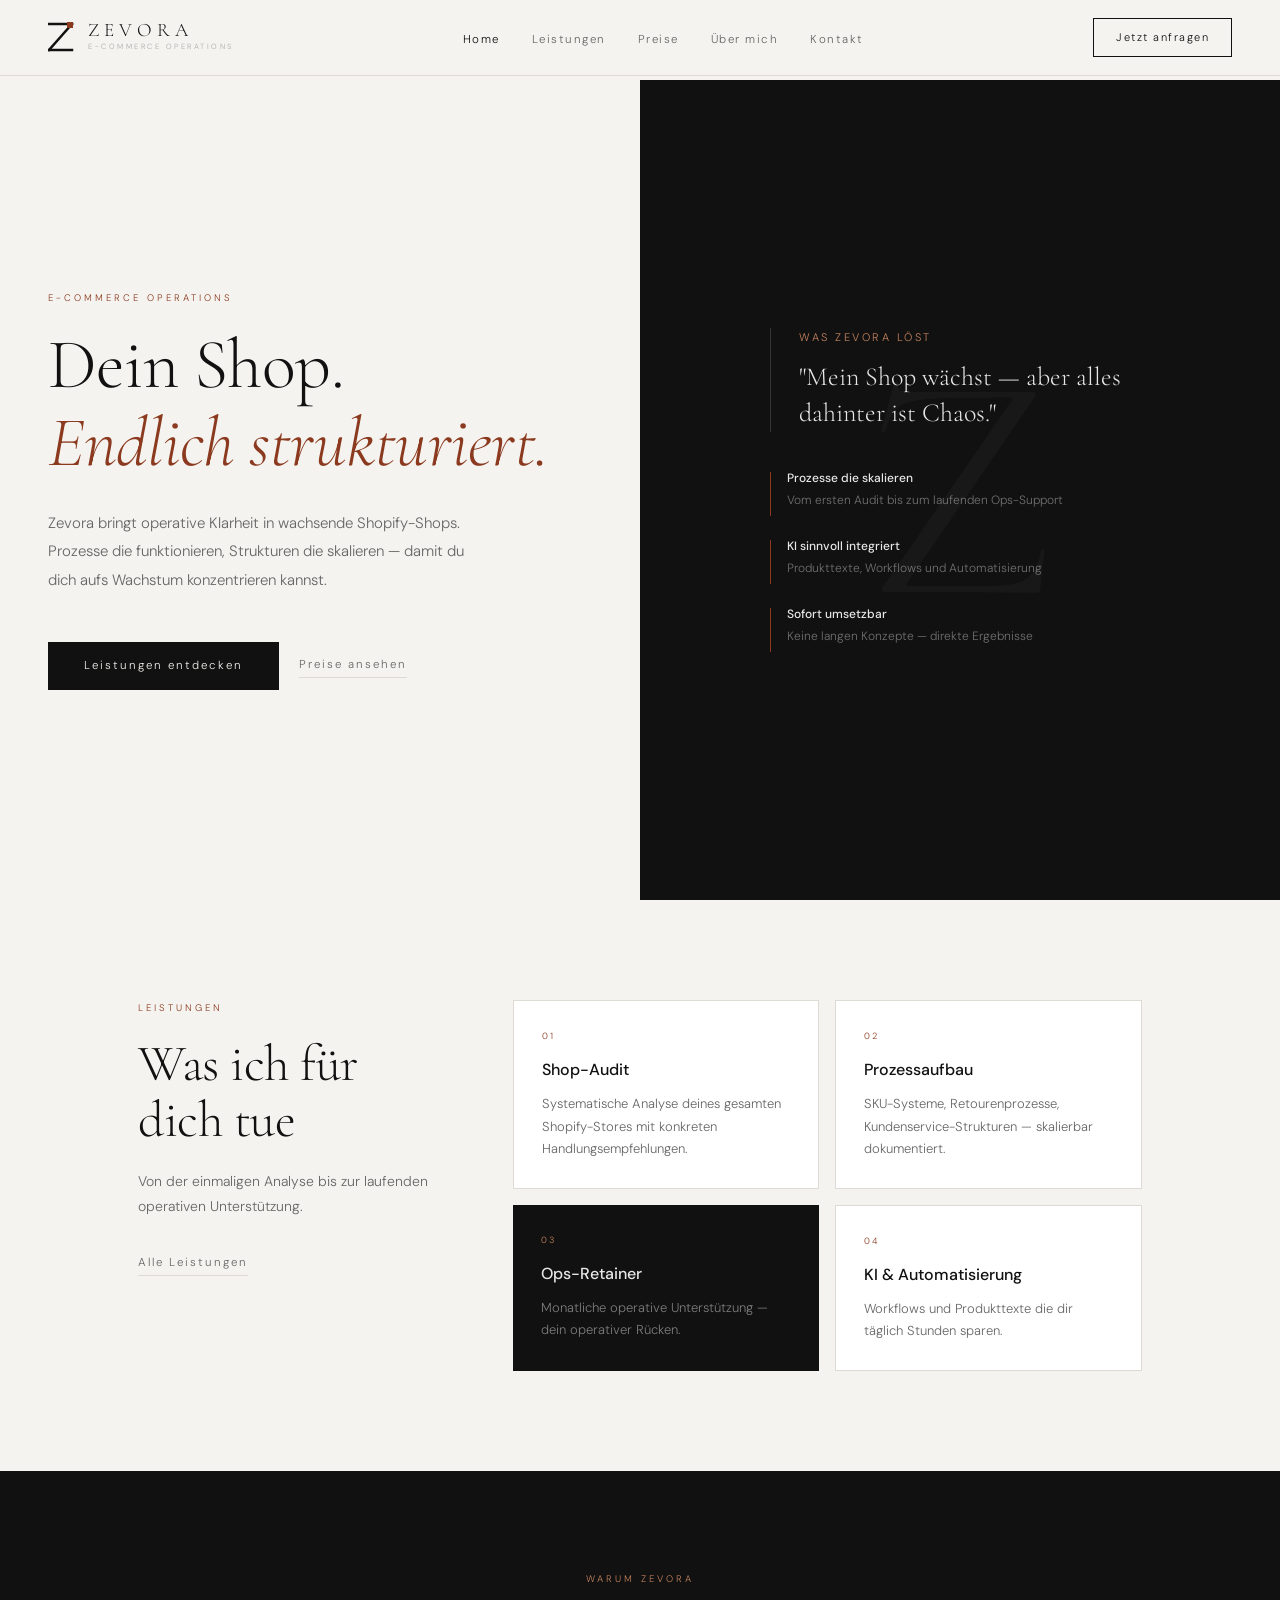
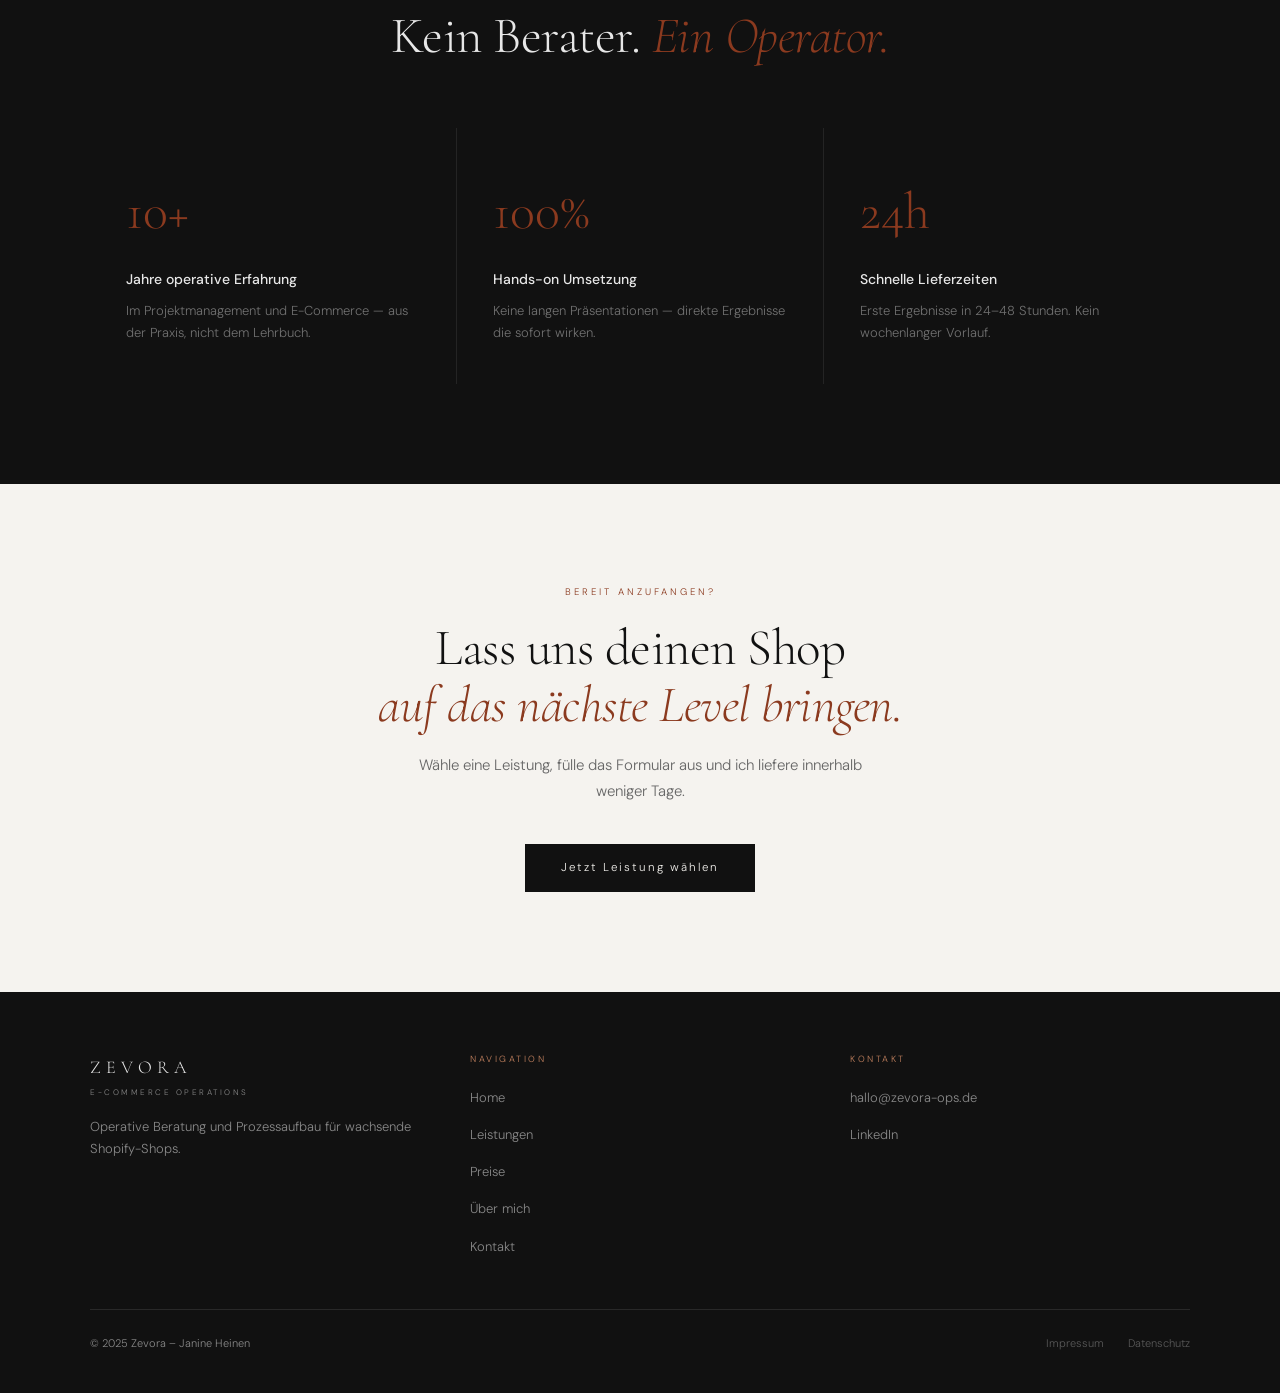
==== index.html @ 44d86d80 "Rename index (1).html to index.html" ====
<!DOCTYPE html>
<html lang="de">
<head>
<meta charset="UTF-8">
<meta name="viewport" content="width=device-width, initial-scale=1.0">
<title>Zevora – E-Commerce Operations</title>
<meta name="description" content="Zevora bringt Struktur in deinen Shopify-Shop. Operative Beratung, Prozessaufbau und KI-gestützte Optimierung für wachsende E-Commerce-Brands.">
<link rel="stylesheet" href="style.css">
</head>
<body>

<nav>
  <a href="index.html" class="nav-logo">
    <svg viewBox="0 0 26 30" xmlns="http://www.w3.org/2000/svg">
      <line x1="1" y1="2" x2="24" y2="2" stroke="#111" stroke-width="2.5" stroke-linecap="square"/>
      <line x1="24" y1="2" x2="1" y2="28" stroke="#111" stroke-width="2.5" stroke-linecap="square"/>
      <line x1="1" y1="28" x2="24" y2="28" stroke="#111" stroke-width="2.5" stroke-linecap="square"/>
      <rect x="19" y="0" width="6" height="6" fill="#8B3A1F"/>
    </svg>
    <div>
      <div class="nav-brand-name">ZEVORA</div>
      <div class="nav-brand-tag">E-COMMERCE OPERATIONS</div>
    </div>
  </a>
  <ul class="nav-links">
    <li><a href="index.html" class="active">Home</a></li>
    <li><a href="leistungen.html">Leistungen</a></li>
    <li><a href="preise.html">Preise</a></li>
    <li><a href="ueber-mich.html">Über mich</a></li>
    <li><a href="kontakt.html">Kontakt</a></li>
  </ul>
  <a href="leistungen.html" class="nav-cta">Jetzt anfragen</a>
</nav>

<!-- HERO -->
<section class="page-wrap" style="min-height:100vh;display:grid;grid-template-columns:1fr 1fr;">
  <div style="display:flex;flex-direction:column;justify-content:center;padding:80px 64px 80px 48px;">
    <span class="section-eyebrow fade-up">E-COMMERCE OPERATIONS</span>
    <h1 class="section-title fade-up-2" style="font-size:clamp(48px,5.5vw,76px);margin-bottom:28px;">
      Dein Shop.<br><em>Endlich strukturiert.</em>
    </h1>
    <p class="fade-up-3" style="font-size:15px;color:var(--mid);max-width:420px;margin-bottom:48px;line-height:1.9;">
      Zevora bringt operative Klarheit in wachsende Shopify-Shops. Prozesse die funktionieren, Strukturen die skalieren — damit du dich aufs Wachstum konzentrieren kannst.
    </p>
    <div class="fade-up-4" style="display:flex;gap:20px;align-items:center;flex-wrap:wrap;">
      <a href="leistungen.html" class="btn-primary">Leistungen entdecken</a>
      <a href="preise.html" class="btn-ghost">Preise ansehen</a>
    </div>
  </div>
  <div style="background:var(--black);display:flex;flex-direction:column;align-items:center;justify-content:center;padding:80px 48px;position:relative;overflow:hidden;">
    <div style="position:absolute;font-family:'Cormorant Garamond',serif;font-size:320px;color:rgba(255,255,255,0.03);line-height:1;user-select:none;">Z</div>
    <div style="position:relative;z-index:1;width:100%;max-width:380px;">
      <div style="border-left:1px solid rgba(255,255,255,0.15);padding-left:28px;margin-bottom:36px;">
        <p style="font-size:11px;letter-spacing:2.5px;color:var(--gold-lt);margin-bottom:12px;">WAS ZEVORA LÖST</p>
        <p style="font-family:'Cormorant Garamond',serif;font-size:26px;color:rgba(255,255,255,0.9);font-weight:300;line-height:1.4;">"Mein Shop wächst — aber alles dahinter ist Chaos."</p>
      </div>
      <div style="display:grid;gap:20px;">
        <div style="display:flex;align-items:flex-start;gap:16px;">
          <div style="width:1px;height:44px;background:var(--gold);margin-top:4px;flex-shrink:0;"></div>
          <div>
            <p style="font-size:12px;color:rgba(255,255,255,0.9);font-weight:500;margin-bottom:3px;">Prozesse die skalieren</p>
            <p style="font-size:12px;color:rgba(255,255,255,0.4);line-height:1.6;">Vom ersten Audit bis zum laufenden Ops-Support</p>
          </div>
        </div>
        <div style="display:flex;align-items:flex-start;gap:16px;">
          <div style="width:1px;height:44px;background:var(--gold);margin-top:4px;flex-shrink:0;"></div>
          <div>
            <p style="font-size:12px;color:rgba(255,255,255,0.9);font-weight:500;margin-bottom:3px;">KI sinnvoll integriert</p>
            <p style="font-size:12px;color:rgba(255,255,255,0.4);line-height:1.6;">Produkttexte, Workflows und Automatisierung</p>
          </div>
        </div>
        <div style="display:flex;align-items:flex-start;gap:16px;">
          <div style="width:1px;height:44px;background:var(--gold);margin-top:4px;flex-shrink:0;"></div>
          <div>
            <p style="font-size:12px;color:rgba(255,255,255,0.9);font-weight:500;margin-bottom:3px;">Sofort umsetzbar</p>
            <p style="font-size:12px;color:rgba(255,255,255,0.4);line-height:1.6;">Keine langen Konzepte — direkte Ergebnisse</p>
          </div>
        </div>
      </div>
    </div>
  </div>
</section>

<!-- LEISTUNGEN PREVIEW -->
<section style="padding:100px 48px;max-width:1100px;margin:0 auto;">
  <div style="display:grid;grid-template-columns:1fr 2fr;gap:60px;align-items:start;">
    <div>
      <span class="section-eyebrow">LEISTUNGEN</span>
      <h2 class="section-title" style="margin-bottom:20px;">Was ich für dich tue</h2>
      <p style="font-size:14px;color:var(--mid);line-height:1.8;margin-bottom:28px;">Von der einmaligen Analyse bis zur laufenden operativen Unterstützung.</p>
      <a href="leistungen.html" class="btn-ghost">Alle Leistungen</a>
    </div>
    <div style="display:grid;grid-template-columns:1fr 1fr;gap:16px;">
      <div style="background:var(--white);padding:28px;border:0.5px solid var(--rule);">
        <p style="font-size:9px;letter-spacing:2px;color:var(--gold);margin-bottom:12px;">01</p>
        <p style="font-size:16px;font-weight:500;margin-bottom:10px;">Shop-Audit</p>
        <p style="font-size:13px;color:var(--mid);line-height:1.7;">Systematische Analyse deines gesamten Shopify-Stores mit konkreten Handlungsempfehlungen.</p>
      </div>
      <div style="background:var(--white);padding:28px;border:0.5px solid var(--rule);">
        <p style="font-size:9px;letter-spacing:2px;color:var(--gold);margin-bottom:12px;">02</p>
        <p style="font-size:16px;font-weight:500;margin-bottom:10px;">Prozessaufbau</p>
        <p style="font-size:13px;color:var(--mid);line-height:1.7;">SKU-Systeme, Retourenprozesse, Kundenservice-Strukturen — skalierbar dokumentiert.</p>
      </div>
      <div style="background:var(--black);padding:28px;">
        <p style="font-size:9px;letter-spacing:2px;color:var(--gold-lt);margin-bottom:12px;">03</p>
        <p style="font-size:16px;font-weight:500;margin-bottom:10px;color:rgba(255,255,255,0.9);">Ops-Retainer</p>
        <p style="font-size:13px;color:rgba(255,255,255,0.45);line-height:1.7;">Monatliche operative Unterstützung — dein operativer Rücken.</p>
      </div>
      <div style="background:var(--white);padding:28px;border:0.5px solid var(--rule);">
        <p style="font-size:9px;letter-spacing:2px;color:var(--gold);margin-bottom:12px;">04</p>
        <p style="font-size:16px;font-weight:500;margin-bottom:10px;">KI & Automatisierung</p>
        <p style="font-size:13px;color:var(--mid);line-height:1.7;">Workflows und Produkttexte die dir täglich Stunden sparen.</p>
      </div>
    </div>
  </div>
</section>

<!-- ZAHLEN -->
<section style="background:var(--black);padding:100px 48px;">
  <div style="max-width:1100px;margin:0 auto;">
    <div style="text-align:center;margin-bottom:64px;">
      <span class="section-eyebrow" style="color:var(--gold-lt);">WARUM ZEVORA</span>
      <h2 class="section-title" style="color:rgba(255,255,255,0.9);">Kein Berater. <em>Ein Operator.</em></h2>
    </div>
    <div style="display:grid;grid-template-columns:repeat(3,1fr);gap:1px;background:rgba(255,255,255,0.08);">
      <div style="background:var(--black);padding:40px 36px;">
        <p style="font-family:'Cormorant Garamond',serif;font-size:52px;color:var(--gold);margin-bottom:12px;">10+</p>
        <p style="font-size:14px;color:rgba(255,255,255,0.9);font-weight:500;margin-bottom:8px;">Jahre operative Erfahrung</p>
        <p style="font-size:13px;color:rgba(255,255,255,0.4);line-height:1.7;">Im Projektmanagement und E-Commerce — aus der Praxis, nicht dem Lehrbuch.</p>
      </div>
      <div style="background:var(--black);padding:40px 36px;">
        <p style="font-family:'Cormorant Garamond',serif;font-size:52px;color:var(--gold);margin-bottom:12px;">100%</p>
        <p style="font-size:14px;color:rgba(255,255,255,0.9);font-weight:500;margin-bottom:8px;">Hands-on Umsetzung</p>
        <p style="font-size:13px;color:rgba(255,255,255,0.4);line-height:1.7;">Keine langen Präsentationen — direkte Ergebnisse die sofort wirken.</p>
      </div>
      <div style="background:var(--black);padding:40px 36px;">
        <p style="font-family:'Cormorant Garamond',serif;font-size:52px;color:var(--gold);margin-bottom:12px;">24h</p>
        <p style="font-size:14px;color:rgba(255,255,255,0.9);font-weight:500;margin-bottom:8px;">Schnelle Lieferzeiten</p>
        <p style="font-size:13px;color:rgba(255,255,255,0.4);line-height:1.7;">Erste Ergebnisse in 24–48 Stunden. Kein wochenlanger Vorlauf.</p>
      </div>
    </div>
  </div>
</section>

<!-- CTA -->
<section style="padding:100px 48px;text-align:center;">
  <span class="section-eyebrow">BEREIT ANZUFANGEN?</span>
  <h2 class="section-title" style="margin-bottom:20px;">Lass uns deinen Shop<br><em>auf das nächste Level bringen.</em></h2>
  <p style="font-size:15px;color:var(--mid);margin-bottom:40px;max-width:480px;margin-left:auto;margin-right:auto;">Wähle eine Leistung, fülle das Formular aus und ich liefere innerhalb weniger Tage.</p>
  <a href="leistungen.html" class="btn-primary">Jetzt Leistung wählen</a>
</section>

<footer>
  <div class="footer-inner">
    <div>
      <div class="footer-brand-name">ZEVORA</div>
      <div class="footer-brand-tag">E-COMMERCE OPERATIONS</div>
      <p class="footer-desc">Operative Beratung und Prozessaufbau für wachsende Shopify-Shops.</p>
    </div>
    <div>
      <p class="footer-col-title">NAVIGATION</p>
      <ul class="footer-links">
        <li><a href="index.html">Home</a></li>
        <li><a href="leistungen.html">Leistungen</a></li>
        <li><a href="preise.html">Preise</a></li>
        <li><a href="ueber-mich.html">Über mich</a></li>
        <li><a href="kontakt.html">Kontakt</a></li>
      </ul>
    </div>
    <div>
      <p class="footer-col-title">KONTAKT</p>
      <ul class="footer-links">
        <li><a href="mailto:hallo@zevora-ops.de">hallo@zevora-ops.de</a></li>
        <li><a href="https://www.linkedin.com" target="_blank">LinkedIn</a></li>
      </ul>
    </div>
  </div>
  <div class="footer-bottom">
    <span>© 2025 Zevora – Janine Heinen</span>
    <div style="display:flex;gap:24px;">
      <a href="#">Impressum</a>
      <a href="#">Datenschutz</a>
    </div>
  </div>
</footer>
</body>
</html>
---- style.css ----
@import url('https://fonts.googleapis.com/css2?family=Cormorant+Garamond:ital,wght@0,300;0,400;0,500;1,300;1,400&family=DM+Sans:wght@300;400;500&display=swap');

:root {
  --bg:      #f5f3ef;
  --black:   #111111;
  --gold:    #8B3A1F;
  --gold-lt: #c4825f;
  --mid:     #666666;
  --light:   #aaaaaa;
  --rule:    #dedbd5;
  --white:   #ffffff;
  --card:    #ffffff;
}

*, *::before, *::after { box-sizing: border-box; margin: 0; padding: 0; }
html { scroll-behavior: smooth; font-size: 16px; }

body {
  background: var(--bg);
  color: var(--black);
  font-family: 'DM Sans', sans-serif;
  font-weight: 300;
  line-height: 1.7;
  overflow-x: hidden;
}

/* ── NAVIGATION ── */
nav {
  position: fixed; top: 0; left: 0; right: 0; z-index: 100;
  display: flex; align-items: center; justify-content: space-between;
  padding: 18px 48px;
  background: rgba(245,243,239,0.95);
  backdrop-filter: blur(10px);
  border-bottom: 0.5px solid var(--rule);
}
.nav-logo { display: flex; align-items: center; gap: 14px; text-decoration: none; }
.nav-logo svg { width: 26px; height: 30px; }
.nav-brand-name {
  font-family: 'Cormorant Garamond', serif;
  font-size: 19px; letter-spacing: 5px; color: var(--black); line-height: 1;
}
.nav-brand-tag { font-size: 7.5px; letter-spacing: 2.5px; color: var(--light); margin-top: 2px; }
.nav-links { display: flex; gap: 32px; list-style: none; }
.nav-links a {
  text-decoration: none; font-size: 11.5px; letter-spacing: 1.5px;
  color: var(--mid); transition: color .2s;
}
.nav-links a:hover, .nav-links a.active { color: var(--black); }
.nav-cta {
  font-size: 11px; letter-spacing: 1.5px; padding: 9px 22px;
  border: 1px solid var(--black); background: transparent;
  color: var(--black); text-decoration: none; transition: all .2s;
}
.nav-cta:hover { background: var(--black); color: var(--bg); }

/* ── FOOTER ── */
footer {
  background: var(--black);
  color: rgba(255,255,255,0.5);
  padding: 60px 48px 40px;
}
.footer-inner {
  display: grid; grid-template-columns: 1fr 1fr 1fr;
  gap: 40px; max-width: 1100px; margin: 0 auto;
  padding-bottom: 40px;
  border-bottom: 0.5px solid rgba(255,255,255,0.1);
}
.footer-brand-name {
  font-family: 'Cormorant Garamond', serif;
  font-size: 18px; letter-spacing: 5px; color: rgba(255,255,255,0.9);
}
.footer-brand-tag { font-size: 8px; letter-spacing: 2.5px; margin-top: 4px; }
.footer-desc { font-size: 13px; margin-top: 16px; line-height: 1.7; }
.footer-col-title {
  font-size: 9px; letter-spacing: 2.5px; color: var(--gold-lt);
  margin-bottom: 16px;
}
.footer-links { list-style: none; }
.footer-links li { margin-bottom: 10px; }
.footer-links a {
  text-decoration: none; font-size: 13px;
  color: rgba(255,255,255,0.5); transition: color .2s;
}
.footer-links a:hover { color: rgba(255,255,255,0.9); }
.footer-bottom {
  display: flex; justify-content: space-between; align-items: center;
  padding-top: 24px; font-size: 11px;
  max-width: 1100px; margin: 0 auto;
}
.footer-bottom a { color: rgba(255,255,255,0.3); text-decoration: none; }

/* ── BUTTONS ── */
.btn-primary {
  display: inline-block;
  padding: 14px 36px; background: var(--black); color: var(--bg);
  font-size: 11.5px; letter-spacing: 2px; text-decoration: none;
  transition: background .2s; font-family: 'DM Sans', sans-serif;
  border: none; cursor: pointer;
}
.btn-primary:hover { background: var(--gold); }
.btn-ghost {
  display: inline-block;
  font-size: 11.5px; letter-spacing: 2px; color: var(--mid);
  text-decoration: none; border-bottom: 1px solid var(--rule);
  padding-bottom: 2px; transition: color .2s, border-color .2s;
}
.btn-ghost:hover { color: var(--black); border-color: var(--black); }
.btn-gold {
  display: inline-block;
  padding: 14px 36px; background: var(--gold); color: var(--white);
  font-size: 11.5px; letter-spacing: 2px; text-decoration: none;
  transition: background .2s; font-family: 'DM Sans', sans-serif;
  border: none; cursor: pointer;
}
.btn-gold:hover { background: #6d2d16; }

/* ── UTILITIES ── */
.section-eyebrow {
  font-size: 9.5px; letter-spacing: 3px; color: var(--gold);
  margin-bottom: 20px; display: block;
}
.section-title {
  font-family: 'Cormorant Garamond', serif;
  font-size: clamp(36px, 4vw, 54px);
  font-weight: 300; line-height: 1.1; letter-spacing: -0.5px;
}
.section-title em { font-style: italic; color: var(--gold); }

/* ── PAGE WRAPPER ── */
.page-wrap { padding-top: 80px; }

/* ── ANIMATIONS ── */
@keyframes fadeUp {
  from { opacity: 0; transform: translateY(24px); }
  to   { opacity: 1; transform: translateY(0); }
}
.fade-up { animation: fadeUp .7s ease both; }
.fade-up-2 { animation: fadeUp .7s ease .15s both; }
.fade-up-3 { animation: fadeUp .7s ease .3s both; }
.fade-up-4 { animation: fadeUp .7s ease .45s both; }

/* ── RESPONSIVE ── */
@media (max-width: 768px) {
  nav { padding: 16px 20px; }
  .nav-links { display: none; }
  .footer-inner { grid-template-columns: 1fr; }
  .footer-bottom { flex-direction: column; gap: 12px; text-align: center; }
}
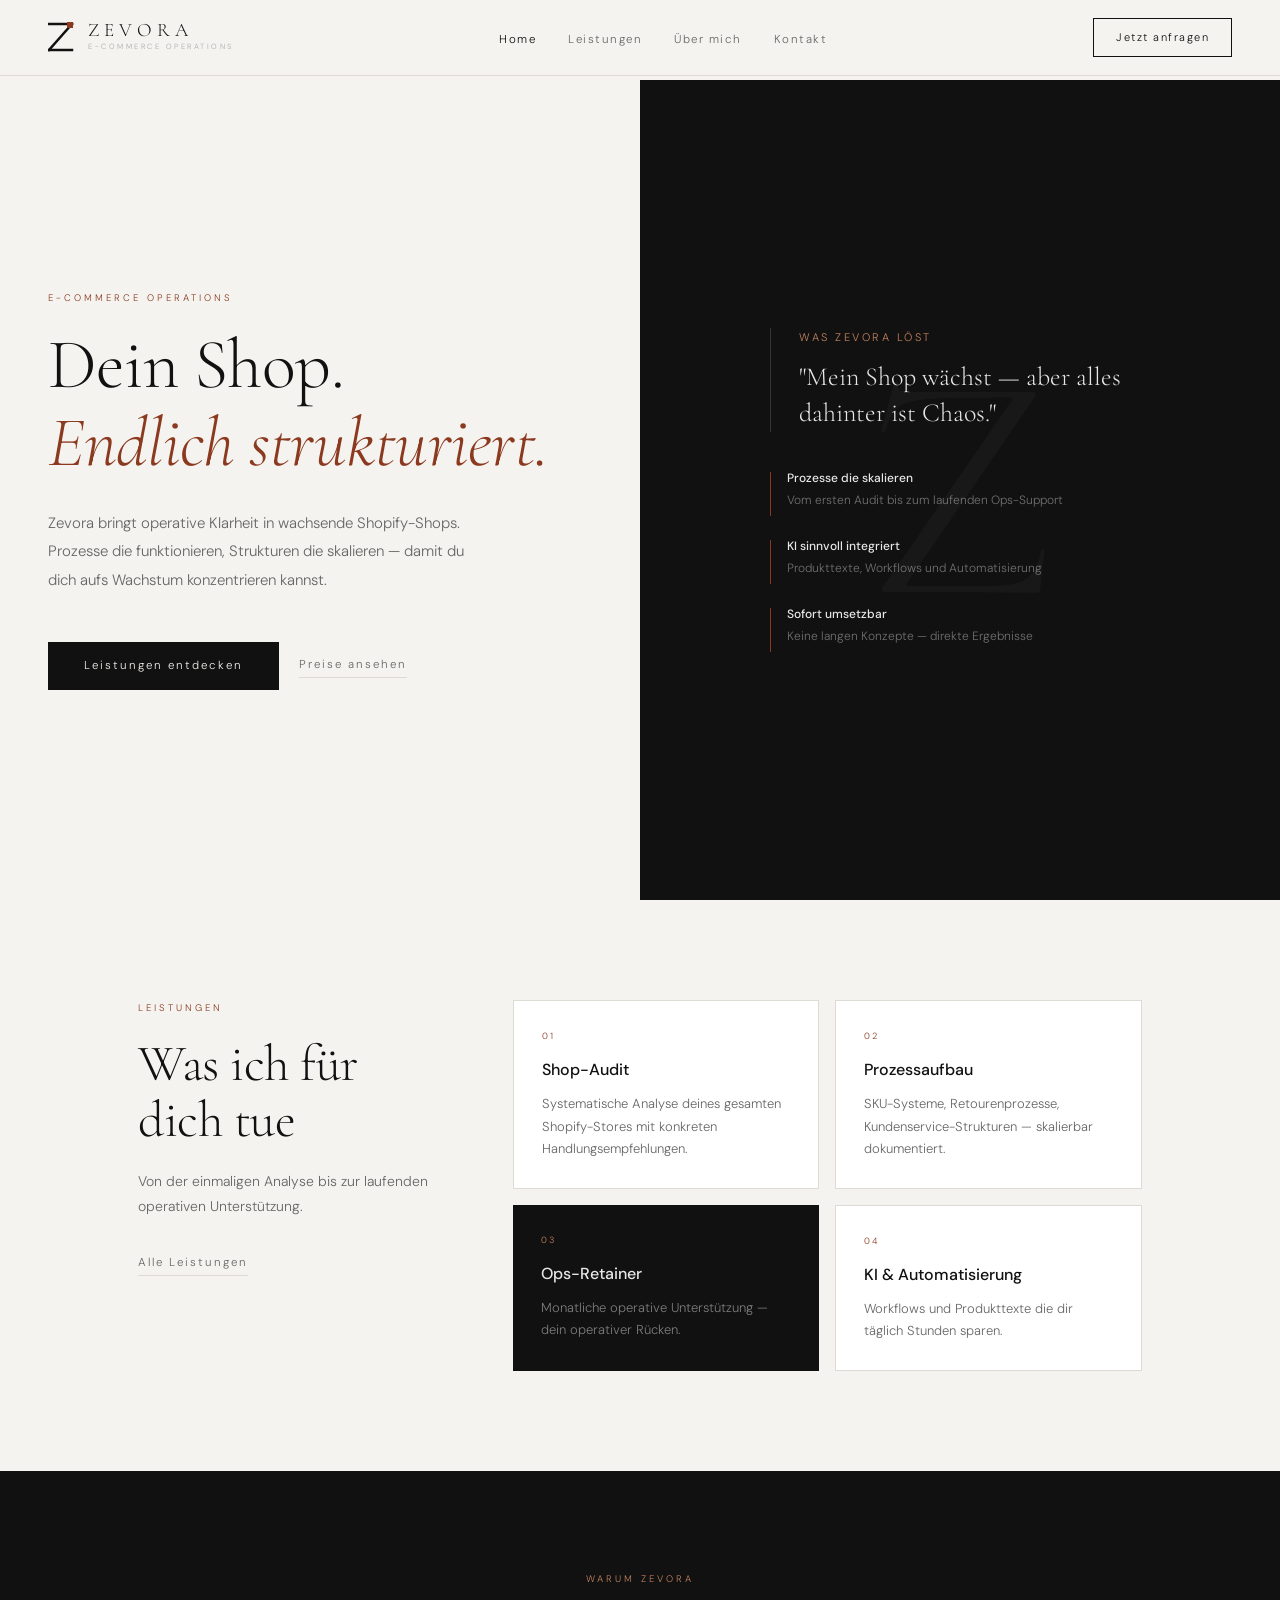
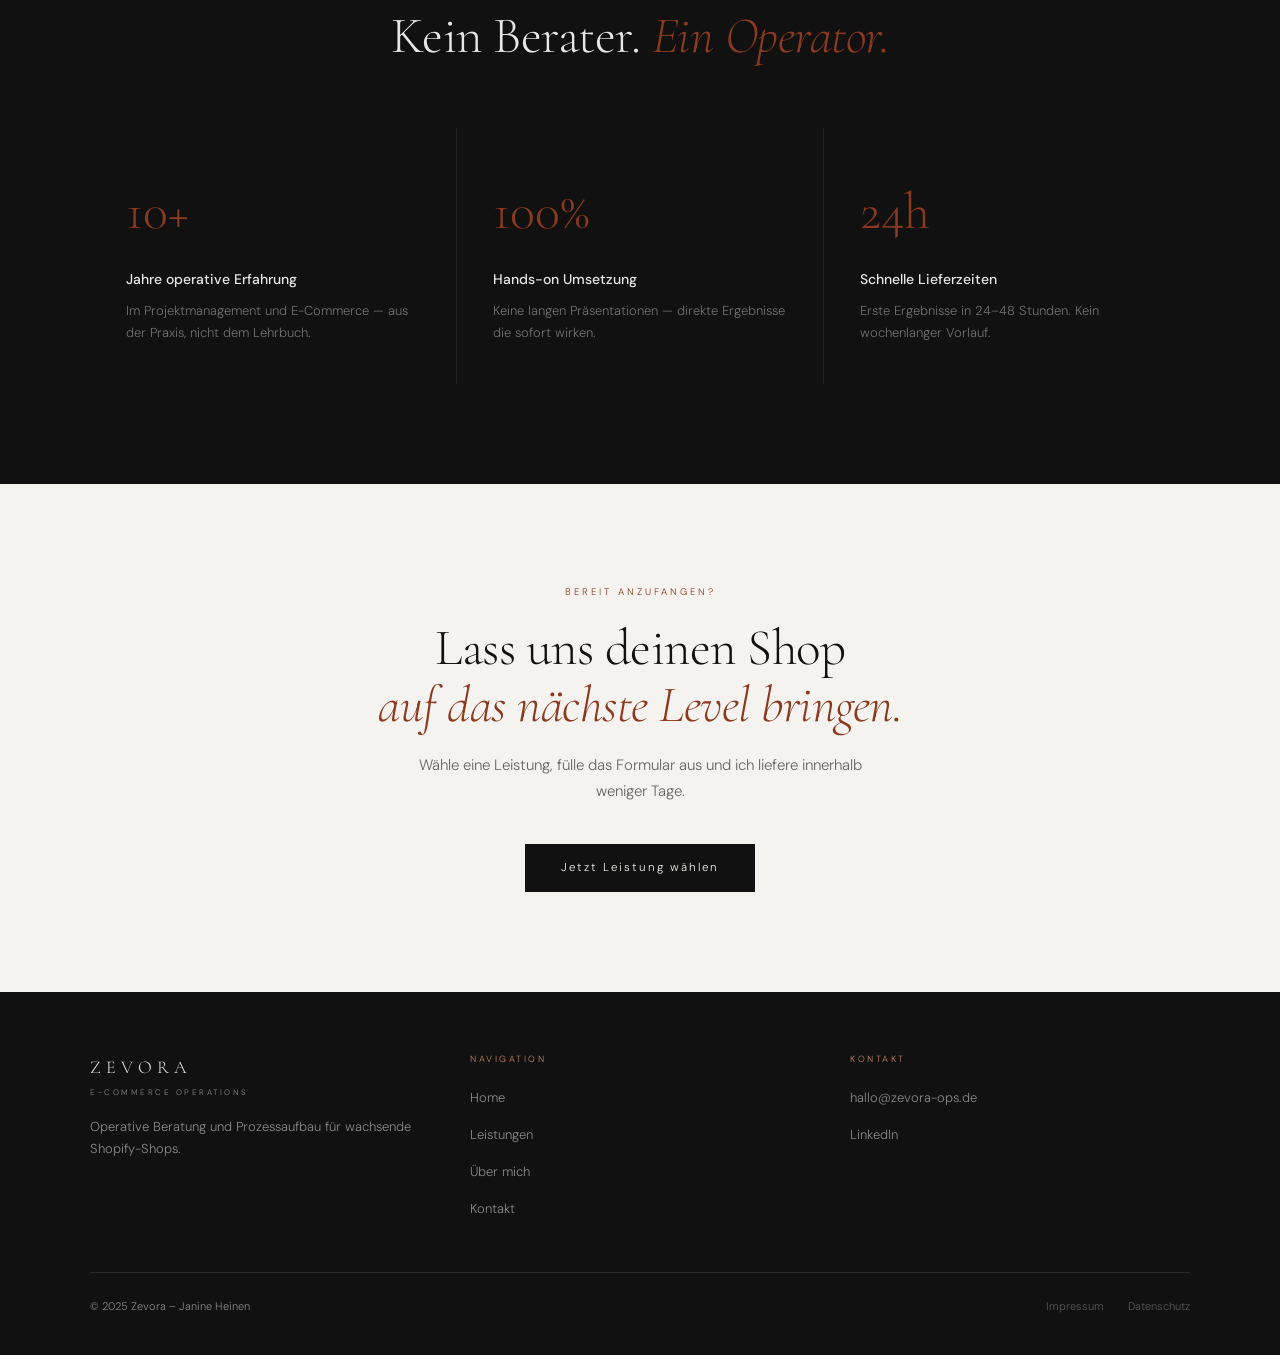
==== commit 3fc86726: "Add files via upload" ====
--- a/index.html
+++ b/index.html
@@ -25,7 +25,7 @@
   <ul class="nav-links">
     <li><a href="index.html" class="active">Home</a></li>
     <li><a href="leistungen.html">Leistungen</a></li>
-    <li><a href="preise.html">Preise</a></li>
+    
     <li><a href="ueber-mich.html">Über mich</a></li>
     <li><a href="kontakt.html">Kontakt</a></li>
   </ul>
@@ -162,7 +162,7 @@
       <ul class="footer-links">
         <li><a href="index.html">Home</a></li>
         <li><a href="leistungen.html">Leistungen</a></li>
-        <li><a href="preise.html">Preise</a></li>
+        
         <li><a href="ueber-mich.html">Über mich</a></li>
         <li><a href="kontakt.html">Kontakt</a></li>
       </ul>
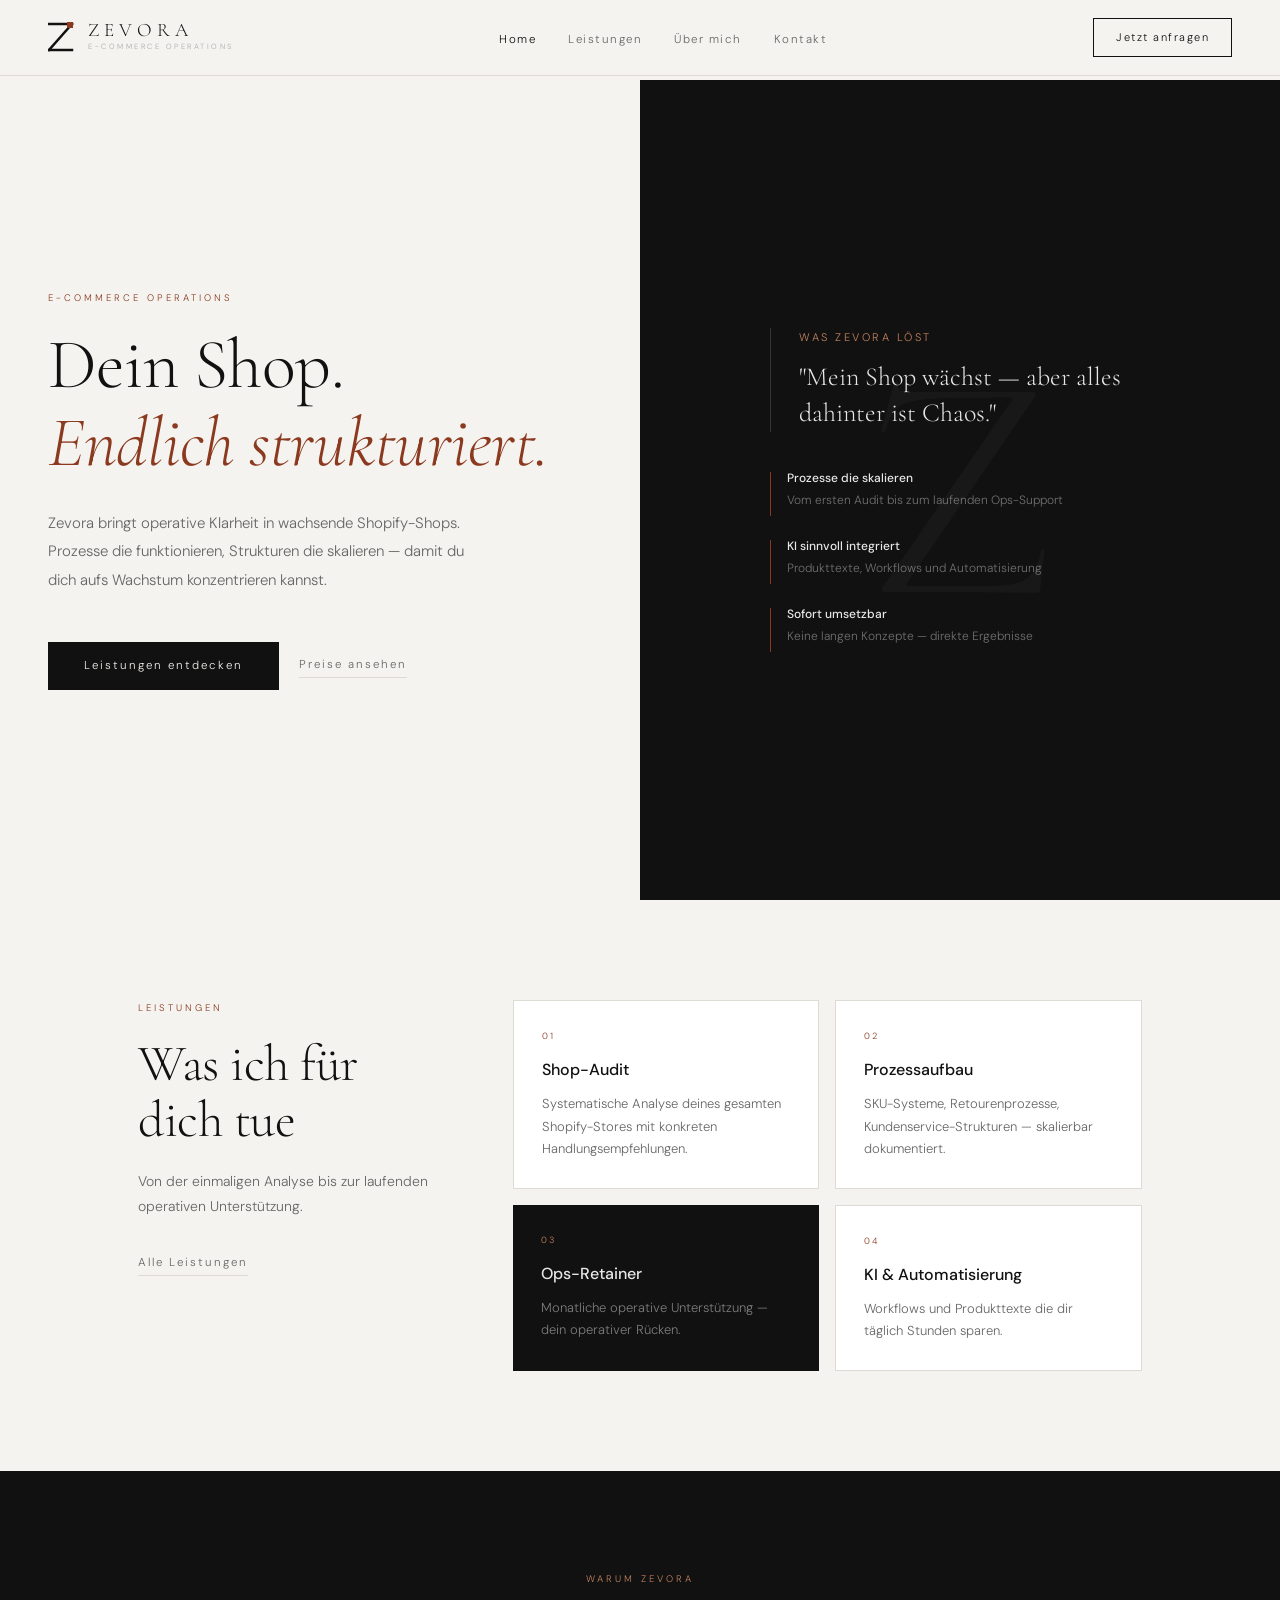
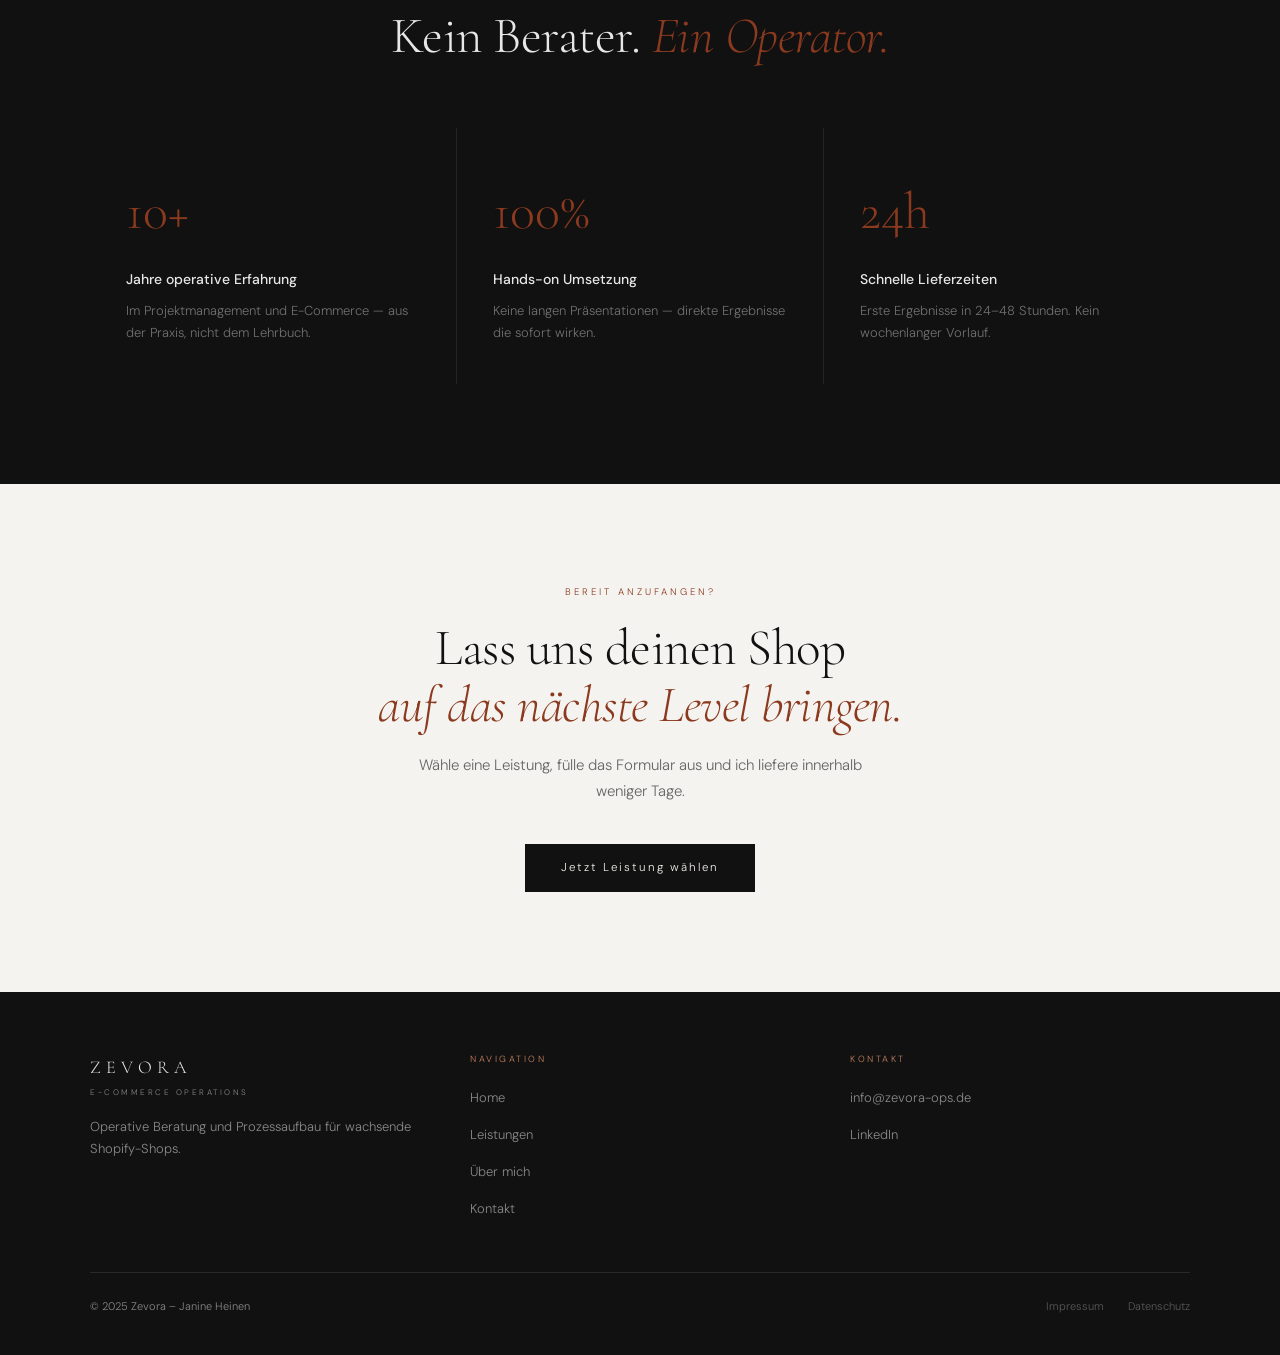
==== commit 58c5de92: "Update index.html" ====
--- a/index.html
+++ b/index.html
@@ -170,7 +170,7 @@
     <div>
       <p class="footer-col-title">KONTAKT</p>
       <ul class="footer-links">
-        <li><a href="mailto:hallo@zevora-ops.de">hallo@zevora-ops.de</a></li>
+        <li><a href="mailto:info@zevora-ops.de">info@zevora-ops.de</a></li>
         <li><a href="https://www.linkedin.com" target="_blank">LinkedIn</a></li>
       </ul>
     </div>
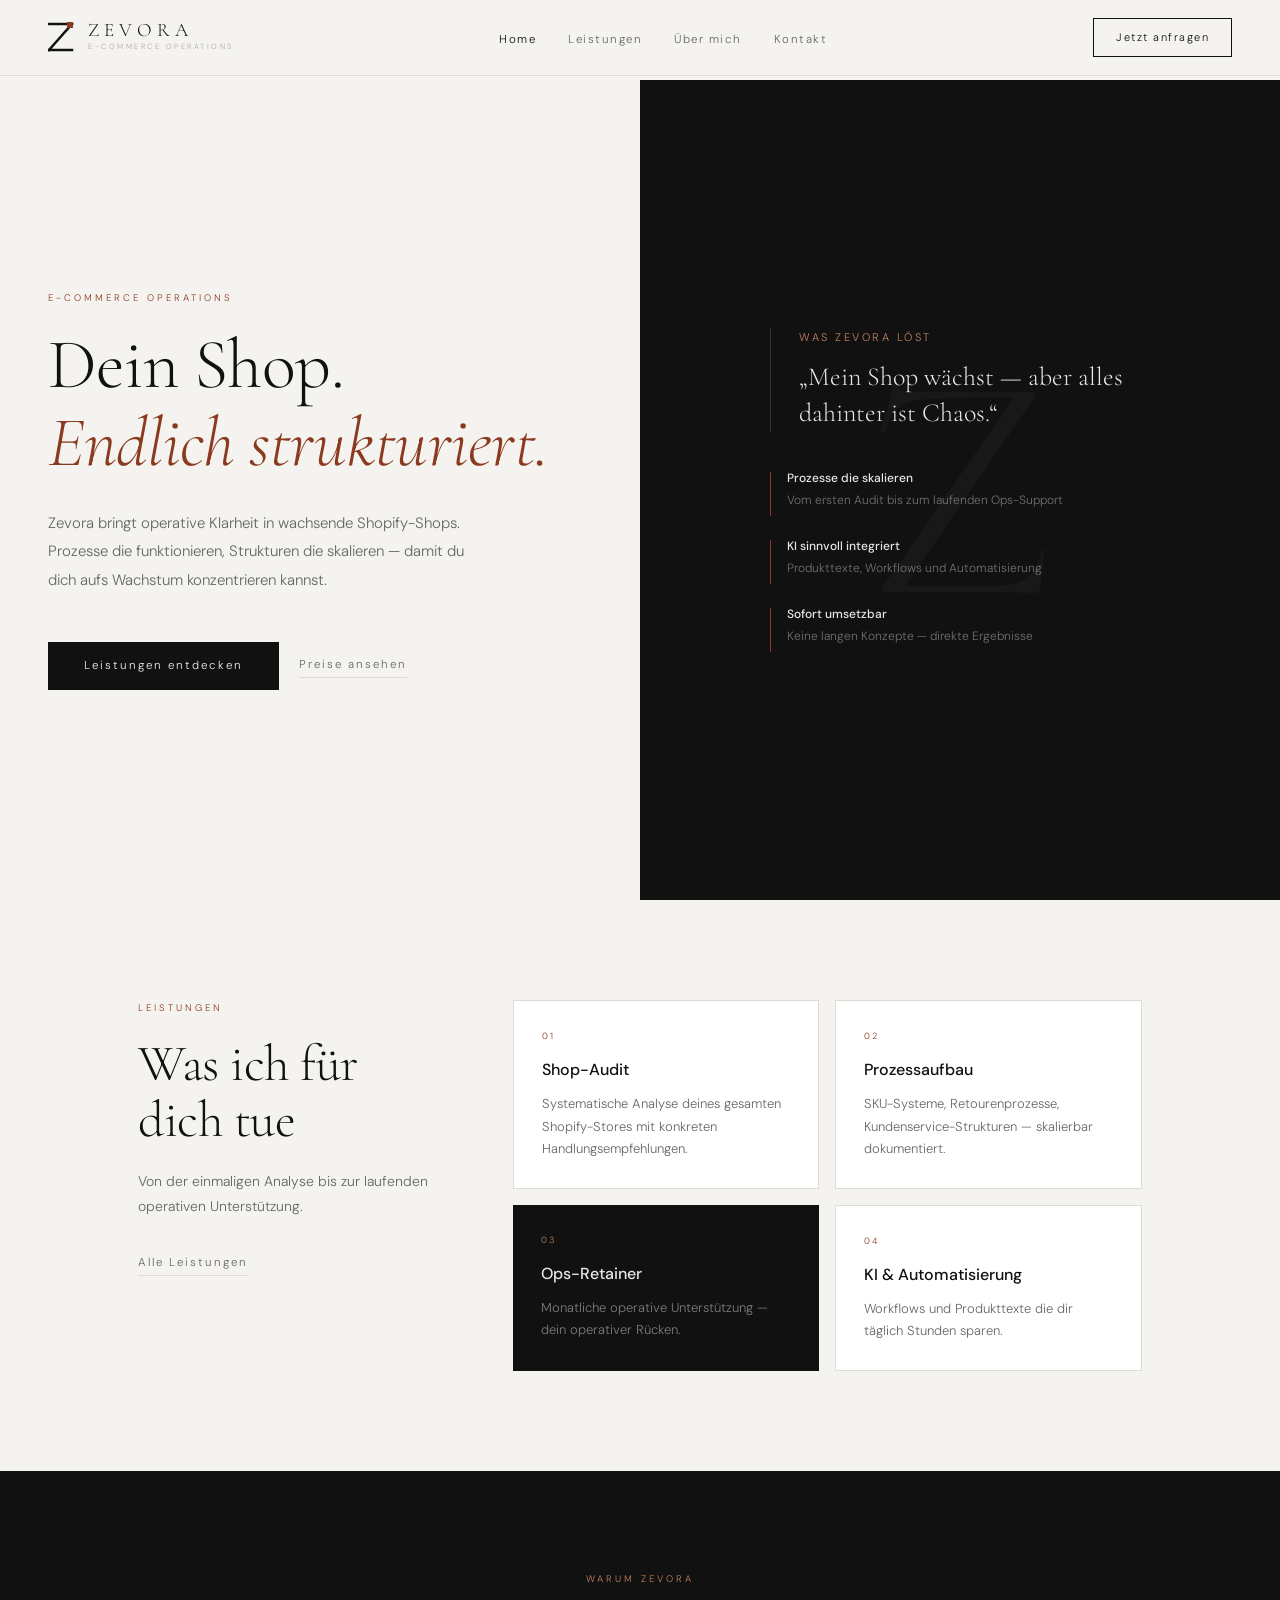
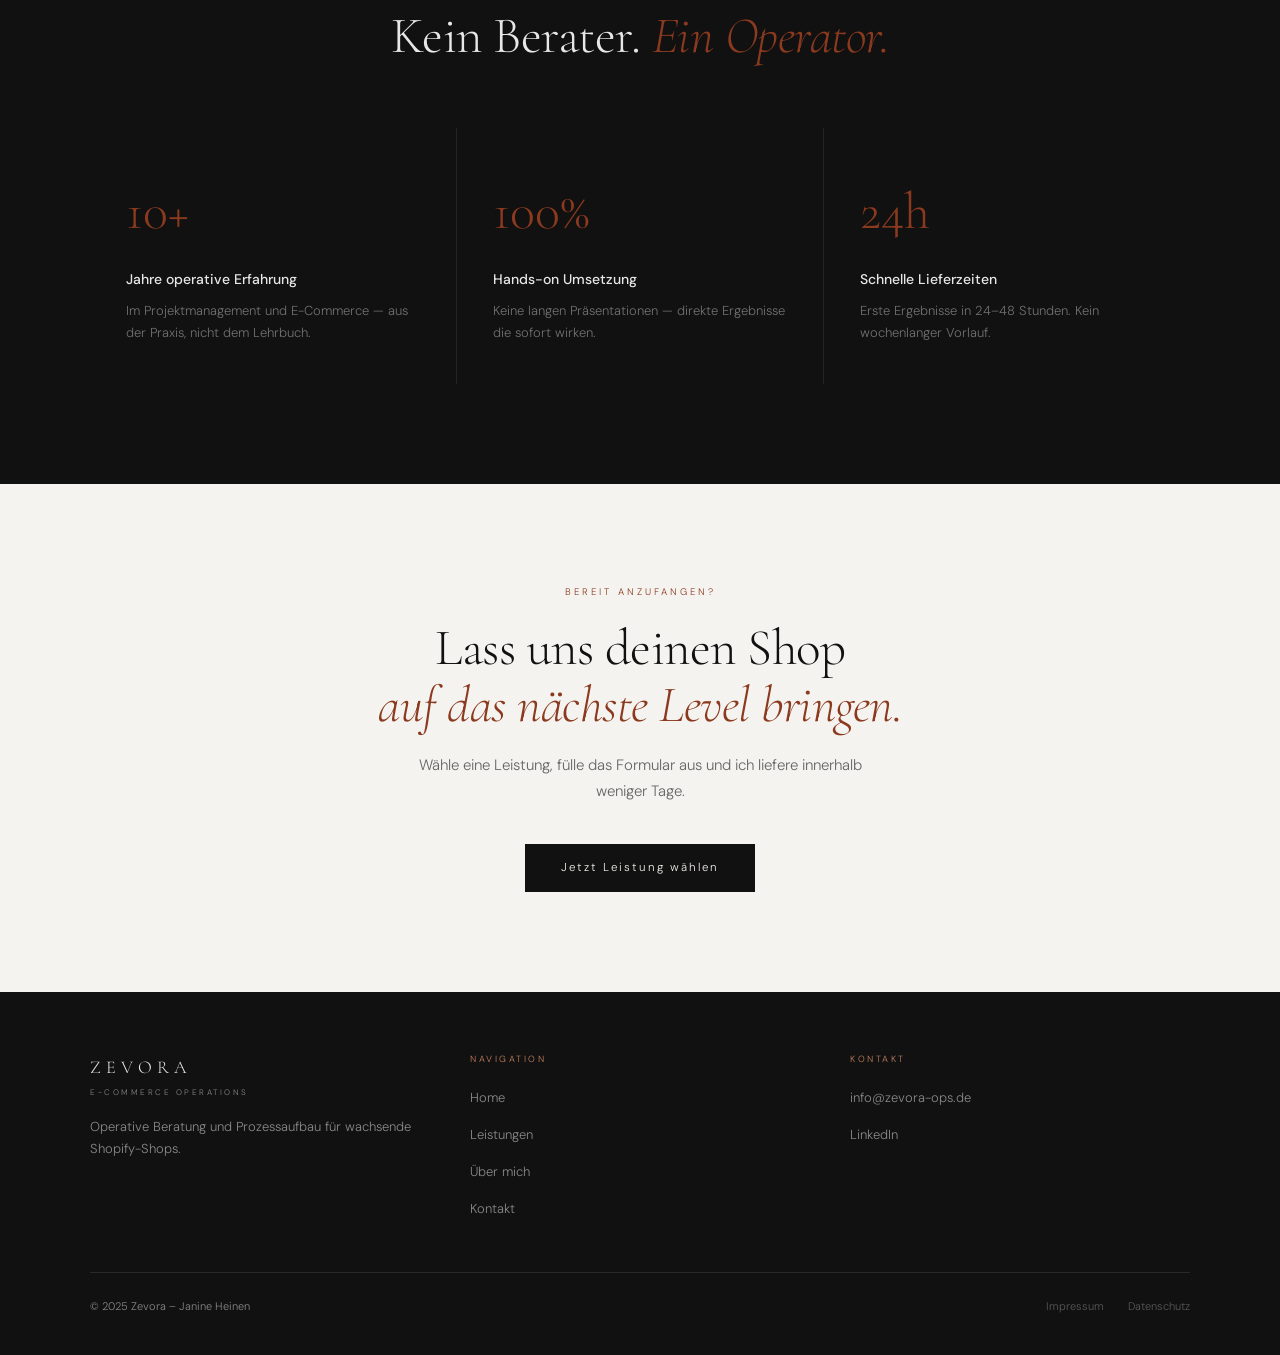
==== commit 4c8a30f9: "Update index.html" ====
--- a/index.html
+++ b/index.html
@@ -6,7 +6,271 @@
 <title>Zevora – E-Commerce Operations</title>
 <meta name="description" content="Zevora bringt Struktur in deinen Shopify-Shop. Operative Beratung, Prozessaufbau und KI-gestützte Optimierung für wachsende E-Commerce-Brands.">
 <link rel="stylesheet" href="style.css">
+
+<style>
+/* MOBILE OPTIMIERUNG INDEX */
+* {
+  box-sizing: border-box;
+}
+
+html, body {
+  width: 100%;
+  overflow-x: hidden;
+}
+
+img, svg {
+  max-width: 100%;
+  height: auto;
+}
+
+nav {
+  width: 100%;
+}
+
+.hero-section {
+  min-height: 100vh;
+  display: grid;
+  grid-template-columns: 1fr 1fr;
+}
+
+.hero-left {
+  display: flex;
+  flex-direction: column;
+  justify-content: center;
+  padding: 80px 64px 80px 48px;
+}
+
+.hero-title {
+  font-size: clamp(48px, 5.5vw, 76px);
+  margin-bottom: 28px;
+}
+
+.hero-text {
+  font-size: 15px;
+  color: var(--mid);
+  max-width: 420px;
+  margin-bottom: 48px;
+  line-height: 1.9;
+}
+
+.hero-buttons {
+  display: flex;
+  gap: 20px;
+  align-items: center;
+  flex-wrap: wrap;
+}
+
+.hero-right {
+  background: var(--black);
+  display: flex;
+  flex-direction: column;
+  align-items: center;
+  justify-content: center;
+  padding: 80px 48px;
+  position: relative;
+  overflow: hidden;
+}
+
+.hero-z {
+  position: absolute;
+  font-family: 'Cormorant Garamond', serif;
+  font-size: 320px;
+  color: rgba(255,255,255,0.03);
+  line-height: 1;
+  user-select: none;
+}
+
+.hero-card {
+  position: relative;
+  z-index: 1;
+  width: 100%;
+  max-width: 380px;
+}
+
+.preview-section {
+  padding: 100px 48px;
+  max-width: 1100px;
+  margin: 0 auto;
+}
+
+.preview-grid {
+  display: grid;
+  grid-template-columns: 1fr 2fr;
+  gap: 60px;
+  align-items: start;
+}
+
+.service-grid {
+  display: grid;
+  grid-template-columns: 1fr 1fr;
+  gap: 16px;
+}
+
+.stats-section {
+  background: var(--black);
+  padding: 100px 48px;
+}
+
+.stats-inner {
+  max-width: 1100px;
+  margin: 0 auto;
+}
+
+.stats-grid {
+  display: grid;
+  grid-template-columns: repeat(3, 1fr);
+  gap: 1px;
+  background: rgba(255,255,255,0.08);
+}
+
+.cta-section {
+  padding: 100px 48px;
+  text-align: center;
+}
+
+/* TABLET */
+@media (max-width: 1024px) {
+  nav {
+    padding-left: 24px;
+    padding-right: 24px;
+  }
+
+  .hero-section {
+    grid-template-columns: 1fr;
+    min-height: auto;
+  }
+
+  .hero-left,
+  .hero-right {
+    padding: 72px 32px;
+  }
+
+  .preview-grid {
+    grid-template-columns: 1fr;
+    gap: 40px;
+  }
+
+  .stats-grid {
+    grid-template-columns: 1fr;
+  }
+}
+
+/* MOBILE */
+@media (max-width: 768px) {
+  nav {
+    flex-wrap: wrap;
+    gap: 18px;
+    padding: 20px;
+  }
+
+  .nav-logo {
+    width: 100%;
+  }
+
+  .nav-links {
+    width: 100%;
+    display: flex;
+    flex-wrap: wrap;
+    gap: 14px 20px;
+    padding: 0;
+    margin: 0;
+  }
+
+  .nav-links li {
+    list-style: none;
+  }
+
+  .nav-cta {
+    width: 100%;
+    text-align: center;
+  }
+
+  .hero-left {
+    padding: 64px 22px 56px;
+  }
+
+  .hero-right {
+    padding: 64px 22px;
+  }
+
+  .hero-title {
+    font-size: clamp(42px, 13vw, 58px) !important;
+    line-height: 0.95;
+  }
+
+  .hero-text {
+    font-size: 14px;
+    margin-bottom: 34px;
+  }
+
+  .hero-buttons {
+    flex-direction: column;
+    align-items: stretch;
+    gap: 14px;
+  }
+
+  .btn-primary,
+  .btn-ghost {
+    width: 100%;
+    text-align: center;
+  }
+
+  .hero-z {
+    font-size: 220px;
+  }
+
+  .preview-section,
+  .stats-section,
+  .cta-section {
+    padding: 72px 22px;
+  }
+
+  .service-grid {
+    grid-template-columns: 1fr;
+  }
+
+  .section-title {
+    font-size: clamp(34px, 10vw, 48px) !important;
+  }
+
+  .footer-inner {
+    grid-template-columns: 1fr !important;
+    gap: 36px;
+  }
+
+  .footer-bottom {
+    flex-direction: column;
+    gap: 18px;
+    align-items: flex-start !important;
+  }
+}
+
+/* KLEINE HANDYS */
+@media (max-width: 420px) {
+  .hero-left,
+  .hero-right {
+    padding-left: 18px;
+    padding-right: 18px;
+  }
+
+  .preview-section,
+  .stats-section,
+  .cta-section {
+    padding-left: 18px;
+    padding-right: 18px;
+  }
+
+  .hero-title {
+    font-size: 42px !important;
+  }
+
+  .hero-z {
+    font-size: 180px;
+  }
+}
+</style>
 </head>
+
 <body>
 
 <nav>
@@ -22,38 +286,40 @@
       <div class="nav-brand-tag">E-COMMERCE OPERATIONS</div>
     </div>
   </a>
+
   <ul class="nav-links">
     <li><a href="index.html" class="active">Home</a></li>
     <li><a href="leistungen.html">Leistungen</a></li>
-    
     <li><a href="ueber-mich.html">Über mich</a></li>
     <li><a href="kontakt.html">Kontakt</a></li>
   </ul>
+
   <a href="leistungen.html" class="nav-cta">Jetzt anfragen</a>
 </nav>
 
-<!-- HERO -->
-<section class="page-wrap" style="min-height:100vh;display:grid;grid-template-columns:1fr 1fr;">
-  <div style="display:flex;flex-direction:column;justify-content:center;padding:80px 64px 80px 48px;">
+<section class="page-wrap hero-section">
+  <div class="hero-left">
     <span class="section-eyebrow fade-up">E-COMMERCE OPERATIONS</span>
-    <h1 class="section-title fade-up-2" style="font-size:clamp(48px,5.5vw,76px);margin-bottom:28px;">
+    <h1 class="section-title fade-up-2 hero-title">
       Dein Shop.<br><em>Endlich strukturiert.</em>
     </h1>
-    <p class="fade-up-3" style="font-size:15px;color:var(--mid);max-width:420px;margin-bottom:48px;line-height:1.9;">
+    <p class="fade-up-3 hero-text">
       Zevora bringt operative Klarheit in wachsende Shopify-Shops. Prozesse die funktionieren, Strukturen die skalieren — damit du dich aufs Wachstum konzentrieren kannst.
     </p>
-    <div class="fade-up-4" style="display:flex;gap:20px;align-items:center;flex-wrap:wrap;">
+    <div class="fade-up-4 hero-buttons">
       <a href="leistungen.html" class="btn-primary">Leistungen entdecken</a>
       <a href="preise.html" class="btn-ghost">Preise ansehen</a>
     </div>
   </div>
-  <div style="background:var(--black);display:flex;flex-direction:column;align-items:center;justify-content:center;padding:80px 48px;position:relative;overflow:hidden;">
-    <div style="position:absolute;font-family:'Cormorant Garamond',serif;font-size:320px;color:rgba(255,255,255,0.03);line-height:1;user-select:none;">Z</div>
-    <div style="position:relative;z-index:1;width:100%;max-width:380px;">
+
+  <div class="hero-right">
+    <div class="hero-z">Z</div>
+    <div class="hero-card">
       <div style="border-left:1px solid rgba(255,255,255,0.15);padding-left:28px;margin-bottom:36px;">
         <p style="font-size:11px;letter-spacing:2.5px;color:var(--gold-lt);margin-bottom:12px;">WAS ZEVORA LÖST</p>
-        <p style="font-family:'Cormorant Garamond',serif;font-size:26px;color:rgba(255,255,255,0.9);font-weight:300;line-height:1.4;">"Mein Shop wächst — aber alles dahinter ist Chaos."</p>
-      </div>
+        <p style="font-family:'Cormorant Garamond',serif;font-size:26px;color:rgba(255,255,255,0.9);font-weight:300;line-height:1.4;">„Mein Shop wächst — aber alles dahinter ist Chaos.“</p>
+      </div>
+
       <div style="display:grid;gap:20px;">
         <div style="display:flex;align-items:flex-start;gap:16px;">
           <div style="width:1px;height:44px;background:var(--gold);margin-top:4px;flex-shrink:0;"></div>
@@ -62,6 +328,7 @@
             <p style="font-size:12px;color:rgba(255,255,255,0.4);line-height:1.6;">Vom ersten Audit bis zum laufenden Ops-Support</p>
           </div>
         </div>
+
         <div style="display:flex;align-items:flex-start;gap:16px;">
           <div style="width:1px;height:44px;background:var(--gold);margin-top:4px;flex-shrink:0;"></div>
           <div>
@@ -69,6 +336,7 @@
             <p style="font-size:12px;color:rgba(255,255,255,0.4);line-height:1.6;">Produkttexte, Workflows und Automatisierung</p>
           </div>
         </div>
+
         <div style="display:flex;align-items:flex-start;gap:16px;">
           <div style="width:1px;height:44px;background:var(--gold);margin-top:4px;flex-shrink:0;"></div>
           <div>
@@ -81,31 +349,34 @@
   </div>
 </section>
 
-<!-- LEISTUNGEN PREVIEW -->
-<section style="padding:100px 48px;max-width:1100px;margin:0 auto;">
-  <div style="display:grid;grid-template-columns:1fr 2fr;gap:60px;align-items:start;">
+<section class="preview-section">
+  <div class="preview-grid">
     <div>
       <span class="section-eyebrow">LEISTUNGEN</span>
       <h2 class="section-title" style="margin-bottom:20px;">Was ich für dich tue</h2>
       <p style="font-size:14px;color:var(--mid);line-height:1.8;margin-bottom:28px;">Von der einmaligen Analyse bis zur laufenden operativen Unterstützung.</p>
       <a href="leistungen.html" class="btn-ghost">Alle Leistungen</a>
     </div>
-    <div style="display:grid;grid-template-columns:1fr 1fr;gap:16px;">
+
+    <div class="service-grid">
       <div style="background:var(--white);padding:28px;border:0.5px solid var(--rule);">
         <p style="font-size:9px;letter-spacing:2px;color:var(--gold);margin-bottom:12px;">01</p>
         <p style="font-size:16px;font-weight:500;margin-bottom:10px;">Shop-Audit</p>
         <p style="font-size:13px;color:var(--mid);line-height:1.7;">Systematische Analyse deines gesamten Shopify-Stores mit konkreten Handlungsempfehlungen.</p>
       </div>
+
       <div style="background:var(--white);padding:28px;border:0.5px solid var(--rule);">
         <p style="font-size:9px;letter-spacing:2px;color:var(--gold);margin-bottom:12px;">02</p>
         <p style="font-size:16px;font-weight:500;margin-bottom:10px;">Prozessaufbau</p>
         <p style="font-size:13px;color:var(--mid);line-height:1.7;">SKU-Systeme, Retourenprozesse, Kundenservice-Strukturen — skalierbar dokumentiert.</p>
       </div>
+
       <div style="background:var(--black);padding:28px;">
         <p style="font-size:9px;letter-spacing:2px;color:var(--gold-lt);margin-bottom:12px;">03</p>
         <p style="font-size:16px;font-weight:500;margin-bottom:10px;color:rgba(255,255,255,0.9);">Ops-Retainer</p>
         <p style="font-size:13px;color:rgba(255,255,255,0.45);line-height:1.7;">Monatliche operative Unterstützung — dein operativer Rücken.</p>
       </div>
+
       <div style="background:var(--white);padding:28px;border:0.5px solid var(--rule);">
         <p style="font-size:9px;letter-spacing:2px;color:var(--gold);margin-bottom:12px;">04</p>
         <p style="font-size:16px;font-weight:500;margin-bottom:10px;">KI & Automatisierung</p>
@@ -115,24 +386,26 @@
   </div>
 </section>
 
-<!-- ZAHLEN -->
-<section style="background:var(--black);padding:100px 48px;">
-  <div style="max-width:1100px;margin:0 auto;">
+<section class="stats-section">
+  <div class="stats-inner">
     <div style="text-align:center;margin-bottom:64px;">
       <span class="section-eyebrow" style="color:var(--gold-lt);">WARUM ZEVORA</span>
       <h2 class="section-title" style="color:rgba(255,255,255,0.9);">Kein Berater. <em>Ein Operator.</em></h2>
     </div>
-    <div style="display:grid;grid-template-columns:repeat(3,1fr);gap:1px;background:rgba(255,255,255,0.08);">
+
+    <div class="stats-grid">
       <div style="background:var(--black);padding:40px 36px;">
         <p style="font-family:'Cormorant Garamond',serif;font-size:52px;color:var(--gold);margin-bottom:12px;">10+</p>
         <p style="font-size:14px;color:rgba(255,255,255,0.9);font-weight:500;margin-bottom:8px;">Jahre operative Erfahrung</p>
         <p style="font-size:13px;color:rgba(255,255,255,0.4);line-height:1.7;">Im Projektmanagement und E-Commerce — aus der Praxis, nicht dem Lehrbuch.</p>
       </div>
+
       <div style="background:var(--black);padding:40px 36px;">
         <p style="font-family:'Cormorant Garamond',serif;font-size:52px;color:var(--gold);margin-bottom:12px;">100%</p>
         <p style="font-size:14px;color:rgba(255,255,255,0.9);font-weight:500;margin-bottom:8px;">Hands-on Umsetzung</p>
         <p style="font-size:13px;color:rgba(255,255,255,0.4);line-height:1.7;">Keine langen Präsentationen — direkte Ergebnisse die sofort wirken.</p>
       </div>
+
       <div style="background:var(--black);padding:40px 36px;">
         <p style="font-family:'Cormorant Garamond',serif;font-size:52px;color:var(--gold);margin-bottom:12px;">24h</p>
         <p style="font-size:14px;color:rgba(255,255,255,0.9);font-weight:500;margin-bottom:8px;">Schnelle Lieferzeiten</p>
@@ -142,8 +415,7 @@
   </div>
 </section>
 
-<!-- CTA -->
-<section style="padding:100px 48px;text-align:center;">
+<section class="cta-section">
   <span class="section-eyebrow">BEREIT ANZUFANGEN?</span>
   <h2 class="section-title" style="margin-bottom:20px;">Lass uns deinen Shop<br><em>auf das nächste Level bringen.</em></h2>
   <p style="font-size:15px;color:var(--mid);margin-bottom:40px;max-width:480px;margin-left:auto;margin-right:auto;">Wähle eine Leistung, fülle das Formular aus und ich liefere innerhalb weniger Tage.</p>
@@ -157,16 +429,17 @@
       <div class="footer-brand-tag">E-COMMERCE OPERATIONS</div>
       <p class="footer-desc">Operative Beratung und Prozessaufbau für wachsende Shopify-Shops.</p>
     </div>
+
     <div>
       <p class="footer-col-title">NAVIGATION</p>
       <ul class="footer-links">
         <li><a href="index.html">Home</a></li>
         <li><a href="leistungen.html">Leistungen</a></li>
-        
         <li><a href="ueber-mich.html">Über mich</a></li>
         <li><a href="kontakt.html">Kontakt</a></li>
       </ul>
     </div>
+
     <div>
       <p class="footer-col-title">KONTAKT</p>
       <ul class="footer-links">
@@ -175,13 +448,15 @@
       </ul>
     </div>
   </div>
+
   <div class="footer-bottom">
     <span>© 2025 Zevora – Janine Heinen</span>
-    <div style="display:flex;gap:24px;">
-      <a href="#">Impressum</a>
-      <a href="#">Datenschutz</a>
+    <div style="display:flex;gap:24px;flex-wrap:wrap;">
+      <a href="impressum.html">Impressum</a>
+      <a href="datenschutz.html">Datenschutz</a>
     </div>
   </div>
 </footer>
+
 </body>
 </html>
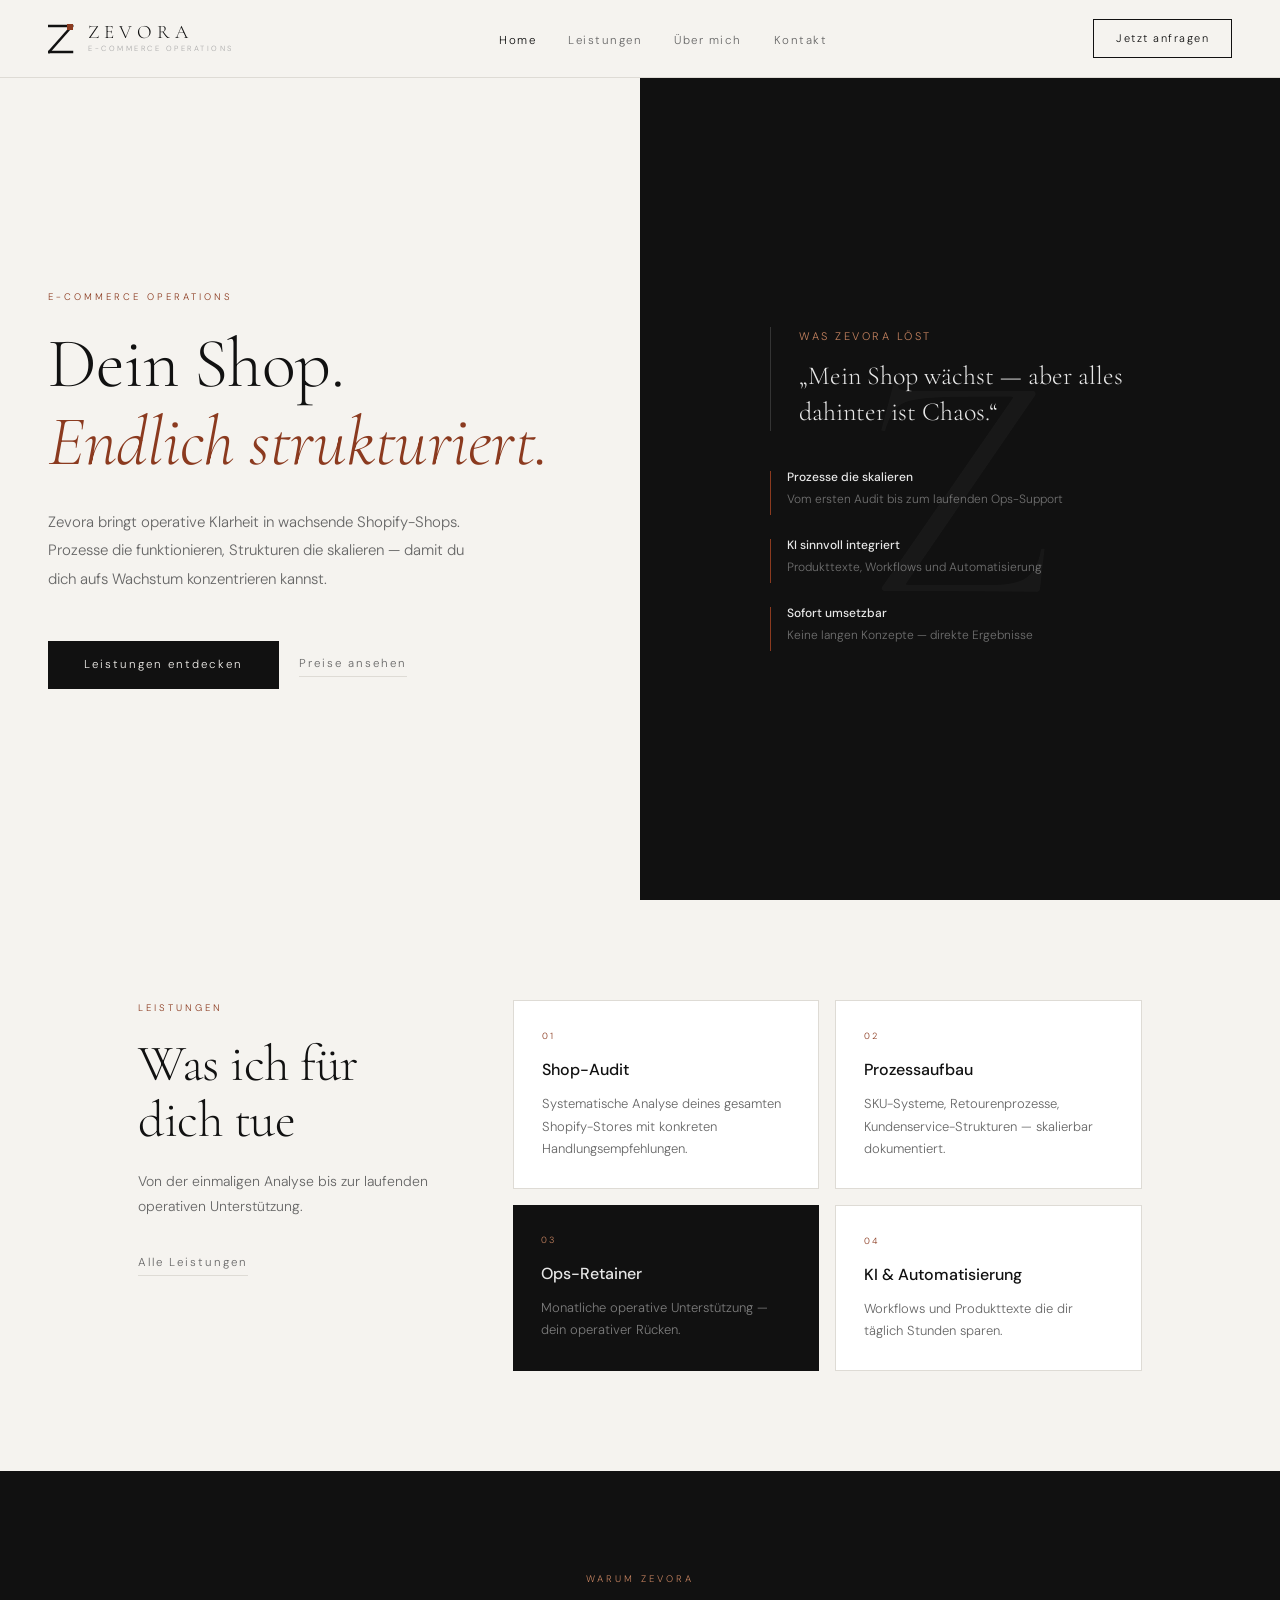
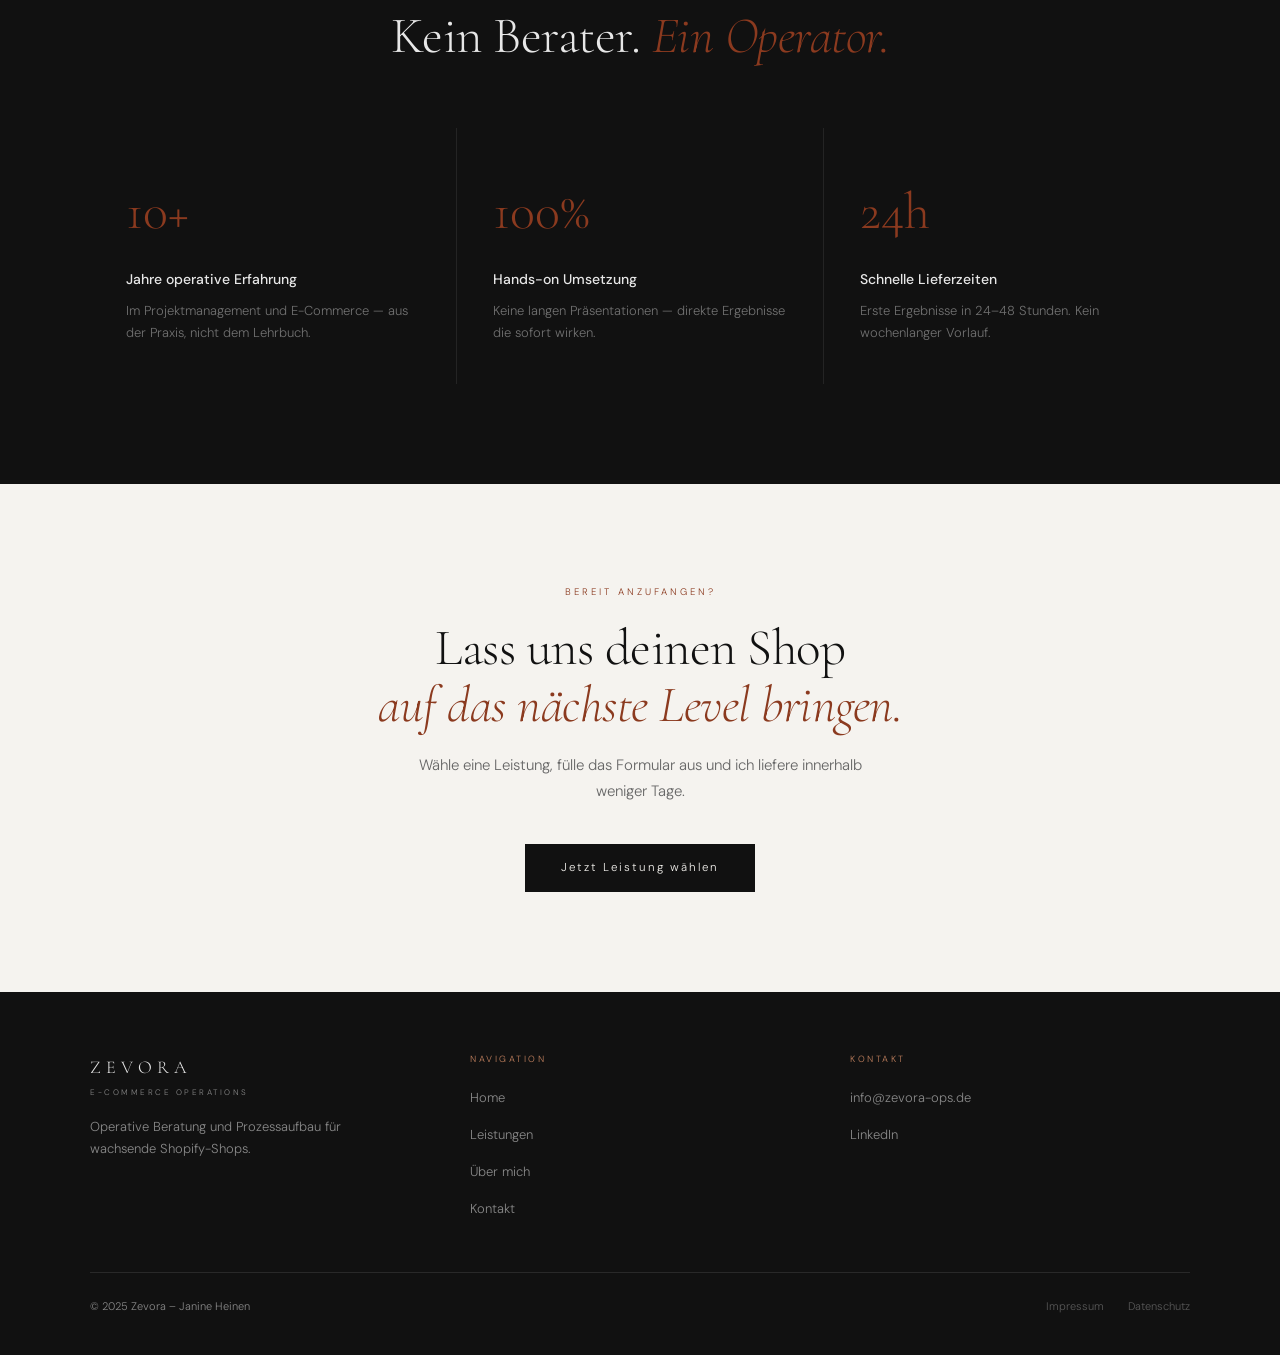
==== commit fcf1aa38: "Add files via upload" ====
--- a/index.html
+++ b/index.html
@@ -7,268 +7,6 @@
 <meta name="description" content="Zevora bringt Struktur in deinen Shopify-Shop. Operative Beratung, Prozessaufbau und KI-gestützte Optimierung für wachsende E-Commerce-Brands.">
 <link rel="stylesheet" href="style.css">
 
-<style>
-/* MOBILE OPTIMIERUNG INDEX */
-* {
-  box-sizing: border-box;
-}
-
-html, body {
-  width: 100%;
-  overflow-x: hidden;
-}
-
-img, svg {
-  max-width: 100%;
-  height: auto;
-}
-
-nav {
-  width: 100%;
-}
-
-.hero-section {
-  min-height: 100vh;
-  display: grid;
-  grid-template-columns: 1fr 1fr;
-}
-
-.hero-left {
-  display: flex;
-  flex-direction: column;
-  justify-content: center;
-  padding: 80px 64px 80px 48px;
-}
-
-.hero-title {
-  font-size: clamp(48px, 5.5vw, 76px);
-  margin-bottom: 28px;
-}
-
-.hero-text {
-  font-size: 15px;
-  color: var(--mid);
-  max-width: 420px;
-  margin-bottom: 48px;
-  line-height: 1.9;
-}
-
-.hero-buttons {
-  display: flex;
-  gap: 20px;
-  align-items: center;
-  flex-wrap: wrap;
-}
-
-.hero-right {
-  background: var(--black);
-  display: flex;
-  flex-direction: column;
-  align-items: center;
-  justify-content: center;
-  padding: 80px 48px;
-  position: relative;
-  overflow: hidden;
-}
-
-.hero-z {
-  position: absolute;
-  font-family: 'Cormorant Garamond', serif;
-  font-size: 320px;
-  color: rgba(255,255,255,0.03);
-  line-height: 1;
-  user-select: none;
-}
-
-.hero-card {
-  position: relative;
-  z-index: 1;
-  width: 100%;
-  max-width: 380px;
-}
-
-.preview-section {
-  padding: 100px 48px;
-  max-width: 1100px;
-  margin: 0 auto;
-}
-
-.preview-grid {
-  display: grid;
-  grid-template-columns: 1fr 2fr;
-  gap: 60px;
-  align-items: start;
-}
-
-.service-grid {
-  display: grid;
-  grid-template-columns: 1fr 1fr;
-  gap: 16px;
-}
-
-.stats-section {
-  background: var(--black);
-  padding: 100px 48px;
-}
-
-.stats-inner {
-  max-width: 1100px;
-  margin: 0 auto;
-}
-
-.stats-grid {
-  display: grid;
-  grid-template-columns: repeat(3, 1fr);
-  gap: 1px;
-  background: rgba(255,255,255,0.08);
-}
-
-.cta-section {
-  padding: 100px 48px;
-  text-align: center;
-}
-
-/* TABLET */
-@media (max-width: 1024px) {
-  nav {
-    padding-left: 24px;
-    padding-right: 24px;
-  }
-
-  .hero-section {
-    grid-template-columns: 1fr;
-    min-height: auto;
-  }
-
-  .hero-left,
-  .hero-right {
-    padding: 72px 32px;
-  }
-
-  .preview-grid {
-    grid-template-columns: 1fr;
-    gap: 40px;
-  }
-
-  .stats-grid {
-    grid-template-columns: 1fr;
-  }
-}
-
-/* MOBILE */
-@media (max-width: 768px) {
-  nav {
-    flex-wrap: wrap;
-    gap: 18px;
-    padding: 20px;
-  }
-
-  .nav-logo {
-    width: 100%;
-  }
-
-  .nav-links {
-    width: 100%;
-    display: flex;
-    flex-wrap: wrap;
-    gap: 14px 20px;
-    padding: 0;
-    margin: 0;
-  }
-
-  .nav-links li {
-    list-style: none;
-  }
-
-  .nav-cta {
-    width: 100%;
-    text-align: center;
-  }
-
-  .hero-left {
-    padding: 64px 22px 56px;
-  }
-
-  .hero-right {
-    padding: 64px 22px;
-  }
-
-  .hero-title {
-    font-size: clamp(42px, 13vw, 58px) !important;
-    line-height: 0.95;
-  }
-
-  .hero-text {
-    font-size: 14px;
-    margin-bottom: 34px;
-  }
-
-  .hero-buttons {
-    flex-direction: column;
-    align-items: stretch;
-    gap: 14px;
-  }
-
-  .btn-primary,
-  .btn-ghost {
-    width: 100%;
-    text-align: center;
-  }
-
-  .hero-z {
-    font-size: 220px;
-  }
-
-  .preview-section,
-  .stats-section,
-  .cta-section {
-    padding: 72px 22px;
-  }
-
-  .service-grid {
-    grid-template-columns: 1fr;
-  }
-
-  .section-title {
-    font-size: clamp(34px, 10vw, 48px) !important;
-  }
-
-  .footer-inner {
-    grid-template-columns: 1fr !important;
-    gap: 36px;
-  }
-
-  .footer-bottom {
-    flex-direction: column;
-    gap: 18px;
-    align-items: flex-start !important;
-  }
-}
-
-/* KLEINE HANDYS */
-@media (max-width: 420px) {
-  .hero-left,
-  .hero-right {
-    padding-left: 18px;
-    padding-right: 18px;
-  }
-
-  .preview-section,
-  .stats-section,
-  .cta-section {
-    padding-left: 18px;
-    padding-right: 18px;
-  }
-
-  .hero-title {
-    font-size: 42px !important;
-  }
-
-  .hero-z {
-    font-size: 180px;
-  }
-}
-</style>
 </head>
 
 <body>
@@ -286,6 +24,7 @@
       <div class="nav-brand-tag">E-COMMERCE OPERATIONS</div>
     </div>
   </a>
+  <button class="nav-toggle" type="button" aria-label="Menü öffnen" aria-expanded="false"><span></span></button>
 
   <ul class="nav-links">
     <li><a href="index.html" class="active">Home</a></li>
@@ -308,7 +47,7 @@
     </p>
     <div class="fade-up-4 hero-buttons">
       <a href="leistungen.html" class="btn-primary">Leistungen entdecken</a>
-      <a href="preise.html" class="btn-ghost">Preise ansehen</a>
+      <a href="leistungen.html" class="btn-ghost">Preise ansehen</a>
     </div>
   </div>
 
@@ -458,5 +197,6 @@
   </div>
 </footer>
 
+<script src="script.js"></script>
 </body>
 </html>
--- a/style.css
+++ b/style.css
@@ -1,20 +1,20 @@
 @import url('https://fonts.googleapis.com/css2?family=Cormorant+Garamond:ital,wght@0,300;0,400;0,500;1,300;1,400&family=DM+Sans:wght@300;400;500&display=swap');
 
 :root {
-  --bg:      #f5f3ef;
-  --black:   #111111;
-  --gold:    #8B3A1F;
+  --bg: #f5f3ef;
+  --black: #111111;
+  --gold: #8B3A1F;
   --gold-lt: #c4825f;
-  --mid:     #666666;
-  --light:   #aaaaaa;
-  --rule:    #dedbd5;
-  --white:   #ffffff;
-  --card:    #ffffff;
+  --mid: #666666;
+  --light: #aaaaaa;
+  --rule: #dedbd5;
+  --white: #ffffff;
+  --card: #ffffff;
+  --nav-height: 78px;
 }
 
 *, *::before, *::after { box-sizing: border-box; margin: 0; padding: 0; }
-html { scroll-behavior: smooth; font-size: 16px; }
-
+html { scroll-behavior: smooth; font-size: 16px; -webkit-text-size-adjust: 100%; }
 body {
   background: var(--bg);
   color: var(--black);
@@ -22,127 +22,185 @@
   font-weight: 300;
   line-height: 1.7;
   overflow-x: hidden;
-}
-
-/* ── NAVIGATION ── */
+  text-rendering: optimizeLegibility;
+}
+img, svg { max-width: 100%; height: auto; display: block; }
+a, button, input, select, textarea { font: inherit; }
+a { color: inherit; }
+
+/* NAVIGATION */
 nav {
-  position: fixed; top: 0; left: 0; right: 0; z-index: 100;
-  display: flex; align-items: center; justify-content: space-between;
+  position: fixed;
+  inset: 0 0 auto 0;
+  z-index: 1000;
+  min-height: var(--nav-height);
+  display: flex;
+  align-items: center;
+  justify-content: space-between;
+  gap: 24px;
   padding: 18px 48px;
   background: rgba(245,243,239,0.95);
   backdrop-filter: blur(10px);
+  -webkit-backdrop-filter: blur(10px);
   border-bottom: 0.5px solid var(--rule);
 }
-.nav-logo { display: flex; align-items: center; gap: 14px; text-decoration: none; }
-.nav-logo svg { width: 26px; height: 30px; }
-.nav-brand-name {
-  font-family: 'Cormorant Garamond', serif;
-  font-size: 19px; letter-spacing: 5px; color: var(--black); line-height: 1;
-}
-.nav-brand-tag { font-size: 7.5px; letter-spacing: 2.5px; color: var(--light); margin-top: 2px; }
-.nav-links { display: flex; gap: 32px; list-style: none; }
-.nav-links a {
-  text-decoration: none; font-size: 11.5px; letter-spacing: 1.5px;
-  color: var(--mid); transition: color .2s;
-}
+.nav-logo { display: flex; align-items: center; gap: 14px; text-decoration: none; flex-shrink: 0; }
+.nav-logo svg { width: 26px; height: 30px; flex: 0 0 26px; }
+.nav-brand-name { font-family: 'Cormorant Garamond', serif; font-size: 19px; letter-spacing: 5px; color: var(--black); line-height: 1; }
+.nav-brand-tag { font-size: 7.5px; letter-spacing: 2.5px; color: var(--light); margin-top: 2px; white-space: nowrap; }
+.nav-links { display: flex; gap: 32px; list-style: none; align-items: center; }
+.nav-links a { text-decoration: none; font-size: 11.5px; letter-spacing: 1.5px; color: var(--mid); transition: color .2s; white-space: nowrap; }
 .nav-links a:hover, .nav-links a.active { color: var(--black); }
-.nav-cta {
-  font-size: 11px; letter-spacing: 1.5px; padding: 9px 22px;
-  border: 1px solid var(--black); background: transparent;
-  color: var(--black); text-decoration: none; transition: all .2s;
-}
+.nav-cta { font-size: 11px; letter-spacing: 1.5px; padding: 9px 22px; border: 1px solid var(--black); background: transparent; color: var(--black); text-decoration: none; transition: all .2s; white-space: nowrap; }
 .nav-cta:hover { background: var(--black); color: var(--bg); }
-
-/* ── FOOTER ── */
-footer {
-  background: var(--black);
-  color: rgba(255,255,255,0.5);
-  padding: 60px 48px 40px;
-}
-.footer-inner {
-  display: grid; grid-template-columns: 1fr 1fr 1fr;
-  gap: 40px; max-width: 1100px; margin: 0 auto;
-  padding-bottom: 40px;
-  border-bottom: 0.5px solid rgba(255,255,255,0.1);
-}
-.footer-brand-name {
-  font-family: 'Cormorant Garamond', serif;
-  font-size: 18px; letter-spacing: 5px; color: rgba(255,255,255,0.9);
-}
+.nav-toggle { display: none; width: 42px; height: 42px; border: 1px solid var(--rule); background: transparent; color: var(--black); align-items: center; justify-content: center; cursor: pointer; }
+.nav-toggle span, .nav-toggle span::before, .nav-toggle span::after { display:block; width:18px; height:1px; background:var(--black); content:""; transition: transform .2s, opacity .2s; }
+.nav-toggle span::before { transform: translateY(-6px); }
+.nav-toggle span::after { transform: translateY(5px); }
+nav.nav-open .nav-toggle span { background: transparent; }
+nav.nav-open .nav-toggle span::before { transform: translateY(0) rotate(45deg); }
+nav.nav-open .nav-toggle span::after { transform: translateY(-1px) rotate(-45deg); }
+
+/* FOOTER */
+footer { background: var(--black); color: rgba(255,255,255,0.5); padding: 60px 48px 40px; }
+.footer-inner { display: grid; grid-template-columns: 1fr 1fr 1fr; gap: 40px; max-width: 1100px; margin: 0 auto; padding-bottom: 40px; border-bottom: 0.5px solid rgba(255,255,255,0.1); }
+.footer-brand-name { font-family: 'Cormorant Garamond', serif; font-size: 18px; letter-spacing: 5px; color: rgba(255,255,255,0.9); }
 .footer-brand-tag { font-size: 8px; letter-spacing: 2.5px; margin-top: 4px; }
-.footer-desc { font-size: 13px; margin-top: 16px; line-height: 1.7; }
-.footer-col-title {
-  font-size: 9px; letter-spacing: 2.5px; color: var(--gold-lt);
-  margin-bottom: 16px;
-}
+.footer-desc { font-size: 13px; margin-top: 16px; line-height: 1.7; max-width: 260px; }
+.footer-col-title { font-size: 9px; letter-spacing: 2.5px; color: var(--gold-lt); margin-bottom: 16px; }
 .footer-links { list-style: none; }
 .footer-links li { margin-bottom: 10px; }
-.footer-links a {
-  text-decoration: none; font-size: 13px;
-  color: rgba(255,255,255,0.5); transition: color .2s;
-}
+.footer-links a { text-decoration: none; font-size: 13px; color: rgba(255,255,255,0.5); transition: color .2s; }
 .footer-links a:hover { color: rgba(255,255,255,0.9); }
-.footer-bottom {
-  display: flex; justify-content: space-between; align-items: center;
-  padding-top: 24px; font-size: 11px;
-  max-width: 1100px; margin: 0 auto;
-}
+.footer-bottom { display: flex; justify-content: space-between; align-items: center; gap: 24px; padding-top: 24px; font-size: 11px; max-width: 1100px; margin: 0 auto; }
 .footer-bottom a { color: rgba(255,255,255,0.3); text-decoration: none; }
-
-/* ── BUTTONS ── */
-.btn-primary {
-  display: inline-block;
-  padding: 14px 36px; background: var(--black); color: var(--bg);
-  font-size: 11.5px; letter-spacing: 2px; text-decoration: none;
-  transition: background .2s; font-family: 'DM Sans', sans-serif;
-  border: none; cursor: pointer;
-}
+.footer-bottom a:hover { color: rgba(255,255,255,0.7); }
+
+/* BUTTONS */
+.btn-primary, .btn-gold { display: inline-block; padding: 14px 36px; font-size: 11.5px; letter-spacing: 2px; text-decoration: none; transition: background .2s, color .2s, border-color .2s; font-family: 'DM Sans', sans-serif; border: none; cursor: pointer; }
+.btn-primary { background: var(--black); color: var(--bg); }
 .btn-primary:hover { background: var(--gold); }
-.btn-ghost {
-  display: inline-block;
-  font-size: 11.5px; letter-spacing: 2px; color: var(--mid);
-  text-decoration: none; border-bottom: 1px solid var(--rule);
-  padding-bottom: 2px; transition: color .2s, border-color .2s;
-}
+.btn-gold { background: var(--gold); color: var(--white); }
+.btn-gold:hover { background: #6d2d16; }
+.btn-ghost { display: inline-block; font-size: 11.5px; letter-spacing: 2px; color: var(--mid); text-decoration: none; border-bottom: 1px solid var(--rule); padding-bottom: 2px; transition: color .2s, border-color .2s; }
 .btn-ghost:hover { color: var(--black); border-color: var(--black); }
-.btn-gold {
-  display: inline-block;
-  padding: 14px 36px; background: var(--gold); color: var(--white);
-  font-size: 11.5px; letter-spacing: 2px; text-decoration: none;
-  transition: background .2s; font-family: 'DM Sans', sans-serif;
-  border: none; cursor: pointer;
-}
-.btn-gold:hover { background: #6d2d16; }
-
-/* ── UTILITIES ── */
-.section-eyebrow {
-  font-size: 9.5px; letter-spacing: 3px; color: var(--gold);
-  margin-bottom: 20px; display: block;
-}
-.section-title {
-  font-family: 'Cormorant Garamond', serif;
-  font-size: clamp(36px, 4vw, 54px);
-  font-weight: 300; line-height: 1.1; letter-spacing: -0.5px;
-}
+
+/* UTILITIES */
+.section-eyebrow { font-size: 9.5px; letter-spacing: 3px; color: var(--gold); margin-bottom: 20px; display: block; }
+.section-title { font-family: 'Cormorant Garamond', serif; font-size: clamp(36px, 4vw, 54px); font-weight: 300; line-height: 1.1; letter-spacing: -0.5px; }
 .section-title em { font-style: italic; color: var(--gold); }
-
-/* ── PAGE WRAPPER ── */
-.page-wrap { padding-top: 80px; }
-
-/* ── ANIMATIONS ── */
-@keyframes fadeUp {
-  from { opacity: 0; transform: translateY(24px); }
-  to   { opacity: 1; transform: translateY(0); }
-}
+.page-wrap { padding-top: var(--nav-height); }
+.content-wrap { max-width: 1100px; margin: 0 auto; padding-left: 48px; padding-right: 48px; }
+.text-muted { color: var(--mid); }
+
+/* INDEX */
+.hero-section { min-height: 100vh; display: grid; grid-template-columns: 1fr 1fr; }
+.hero-left { display: flex; flex-direction: column; justify-content: center; padding: 80px 64px 80px 48px; }
+.hero-title { font-size: clamp(48px, 5.5vw, 76px); margin-bottom: 28px; }
+.hero-text { font-size: 15px; color: var(--mid); max-width: 420px; margin-bottom: 48px; line-height: 1.9; }
+.hero-buttons { display: flex; gap: 20px; align-items: center; flex-wrap: wrap; }
+.hero-right { background: var(--black); display: flex; flex-direction: column; align-items: center; justify-content: center; padding: 80px 48px; position: relative; overflow: hidden; }
+.hero-z { position: absolute; font-family: 'Cormorant Garamond', serif; font-size: 320px; color: rgba(255,255,255,0.03); line-height: 1; user-select: none; }
+.hero-card { position: relative; z-index: 1; width: 100%; max-width: 380px; }
+.preview-section { padding: 100px 48px; max-width: 1100px; margin: 0 auto; }
+.preview-grid { display: grid; grid-template-columns: 1fr 2fr; gap: 60px; align-items: start; }
+.service-grid { display: grid; grid-template-columns: 1fr 1fr; gap: 16px; }
+.stats-section { background: var(--black); padding: 100px 48px; }
+.stats-inner { max-width: 1100px; margin: 0 auto; }
+.stats-grid { display: grid; grid-template-columns: repeat(3, 1fr); gap: 1px; background: rgba(255,255,255,0.08); }
+.cta-section { padding: 100px 48px; text-align: center; }
+
+/* SERVICE PAGE */
+.service-card { display: grid; grid-template-columns: 1fr 1fr; gap: 48px; background: var(--white); border: 0.5px solid var(--rule); padding: 42px; margin-bottom: 20px; }
+.service-num { font-size: 10px; letter-spacing: 2px; color: var(--gold); margin-bottom: 18px; }
+.service-title { font-family:'Cormorant Garamond',serif; font-size: 36px; font-weight: 300; line-height: 1.1; margin-bottom: 16px; }
+.service-price { font-size: 13px; letter-spacing: 1.5px; color: var(--gold); margin-bottom: 20px; }
+.service-desc { font-size: 14px; color: var(--mid); line-height: 1.9; margin-bottom: 22px; }
+.service-tag { display: inline-block; font-size: 9px; letter-spacing: 1.8px; color: var(--mid); border: 0.5px solid var(--rule); padding: 6px 10px; margin: 0 6px 6px 0; }
+.service-del { list-style: none; }
+.service-del li { font-size: 13px; color: var(--mid); padding: 10px 0; border-bottom: 0.5px solid var(--rule); }
+
+/* FORMS */
+input, select, textarea { border-radius: 0; }
+input:focus, select:focus, textarea:focus { border-color: var(--gold) !important; }
+
+/* ANIMATIONS */
+@keyframes fadeUp { from { opacity: 0; transform: translateY(24px); } to { opacity: 1; transform: translateY(0); } }
 .fade-up { animation: fadeUp .7s ease both; }
 .fade-up-2 { animation: fadeUp .7s ease .15s both; }
 .fade-up-3 { animation: fadeUp .7s ease .3s both; }
 .fade-up-4 { animation: fadeUp .7s ease .45s both; }
-
-/* ── RESPONSIVE ── */
+@media (prefers-reduced-motion: reduce) { * { animation-duration: .001ms !important; animation-iteration-count: 1 !important; scroll-behavior: auto !important; transition-duration: .001ms !important; } }
+
+/* TABLET */
+@media (max-width: 1024px) {
+  :root { --nav-height: 74px; }
+  nav { padding: 16px 28px; gap: 20px; }
+  .nav-links { gap: 20px; }
+  .hero-section { grid-template-columns: 1fr; min-height: auto; }
+  .hero-left, .hero-right { padding: 72px 32px; }
+  .preview-grid { grid-template-columns: 1fr; gap: 40px; }
+  .stats-grid { grid-template-columns: 1fr; }
+  .service-card { grid-template-columns: 1fr; gap: 30px; }
+  footer { padding: 56px 32px 36px; }
+}
+
+/* MOBILE */
 @media (max-width: 768px) {
-  nav { padding: 16px 20px; }
-  .nav-links { display: none; }
-  .footer-inner { grid-template-columns: 1fr; }
-  .footer-bottom { flex-direction: column; gap: 12px; text-align: center; }
-}
+  :root { --nav-height: 72px; }
+  html { font-size: 15px; }
+  nav { min-height: var(--nav-height); padding: 14px 20px; gap: 12px; flex-wrap: nowrap; align-items: center; }
+  .nav-logo { min-width: 0; }
+  .nav-logo svg { width: 24px; height: 28px; flex-basis: 24px; }
+  .nav-brand-name { font-size: 17px; letter-spacing: 4px; }
+  .nav-brand-tag { font-size: 7px; letter-spacing: 2px; }
+  .nav-toggle { display: flex; flex-shrink: 0; }
+  .nav-links, .nav-cta { display: none; }
+  nav.nav-open { background: rgba(245,243,239,0.98); }
+  nav.nav-open .nav-links { position: absolute; top: 100%; left: 0; right: 0; display: grid; gap: 0; padding: 10px 20px 12px; background: rgba(245,243,239,0.98); border-bottom: 0.5px solid var(--rule); box-shadow: 0 16px 30px rgba(0,0,0,0.04); }
+  nav.nav-open .nav-links li { list-style: none; border-bottom: 0.5px solid var(--rule); }
+  nav.nav-open .nav-links li:last-child { border-bottom: 0; }
+  nav.nav-open .nav-links a { display: block; padding: 14px 0; font-size: 11px; }
+  nav.nav-open .nav-cta { position: absolute; top: calc(100% + 211px); left: 20px; right: 20px; display: block; text-align: center; background: var(--black); color: var(--bg); z-index: 2; }
+
+  .page-wrap { padding-top: var(--nav-height); }
+  .section-title { font-size: clamp(34px, 10vw, 48px) !important; line-height: 1.05; }
+  .section-eyebrow { font-size: 9px; letter-spacing: 2.5px; }
+  .hero-left { padding: 58px 22px 54px !important; }
+  .hero-right { padding: 58px 22px !important; min-height: 470px; }
+  .hero-title { font-size: clamp(42px, 13vw, 58px) !important; line-height: .96; }
+  .hero-text { font-size: 14px; margin-bottom: 34px; }
+  .hero-buttons { flex-direction: column; align-items: stretch; gap: 14px; }
+  .hero-z { font-size: 220px; }
+  .preview-section, .stats-section, .cta-section { padding: 72px 22px !important; }
+  .service-grid, .preview-grid, .stats-grid { grid-template-columns: 1fr !important; }
+  .btn-primary, .btn-gold { width: 100%; text-align: center; padding: 15px 24px; }
+  .btn-ghost { width: 100%; text-align: center; border: 1px solid var(--rule); padding: 13px 24px; }
+  .service-card { padding: 28px 22px !important; margin-bottom: 16px; }
+  .service-title { font-size: 32px; }
+
+  /* überschreibt alte Inline-Grids/Paddings mobil, ohne das Desktop-Design zu verändern */
+  section[style*="padding:80px"], section[style*="padding:100px"], section[style*="padding:0 48px"], section[style*="padding:80px 48px"], section[style*="padding:60px 48px"] { padding-left: 22px !important; padding-right: 22px !important; }
+  section[style*="grid-template-columns"], div[style*="grid-template-columns"] { grid-template-columns: 1fr !important; }
+  div[style*="gap:80px"] { gap: 36px !important; }
+  div[style*="gap:60px"] { gap: 32px !important; }
+  h1[style], h2[style] { max-width: 100%; }
+  p[style*="max-width"] { max-width: 100% !important; }
+  footer { padding: 52px 22px 32px; }
+  .footer-inner { grid-template-columns: 1fr; gap: 36px; }
+  .footer-bottom { flex-direction: column; align-items: flex-start; gap: 16px; text-align: left; }
+  .footer-bottom div { flex-wrap: wrap; }
+}
+
+/* SMALL PHONES */
+@media (max-width: 420px) {
+  nav { padding: 14px 18px; }
+  .nav-brand-name { letter-spacing: 3.4px; }
+  .nav-brand-tag { max-width: 190px; overflow: hidden; text-overflow: ellipsis; }
+  .hero-left, .hero-right, .preview-section, .stats-section, .cta-section { padding-left: 18px !important; padding-right: 18px !important; }
+  section[style] { padding-left: 18px !important; padding-right: 18px !important; }
+  .hero-title { font-size: 42px !important; }
+  .hero-z { font-size: 180px; }
+  .service-card { padding-left: 18px !important; padding-right: 18px !important; }
+  footer { padding-left: 18px; padding-right: 18px; }
+}
